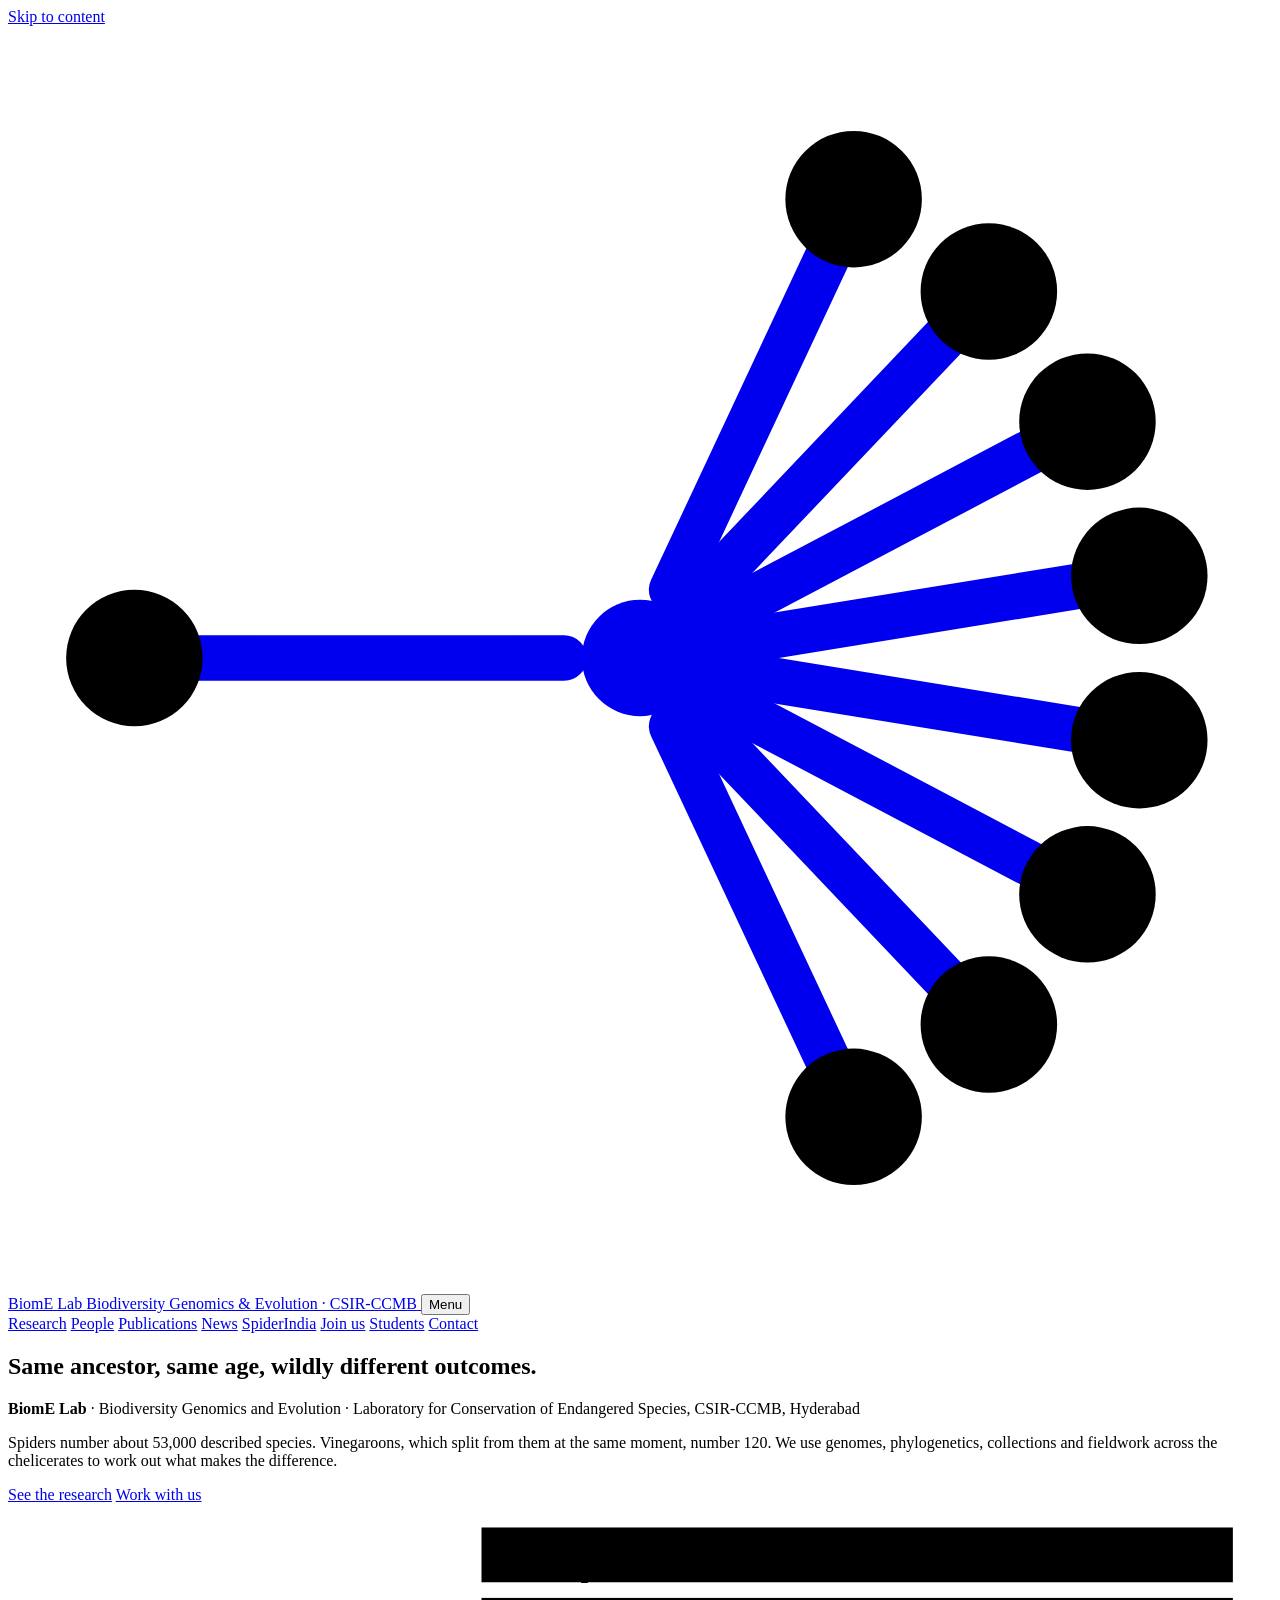
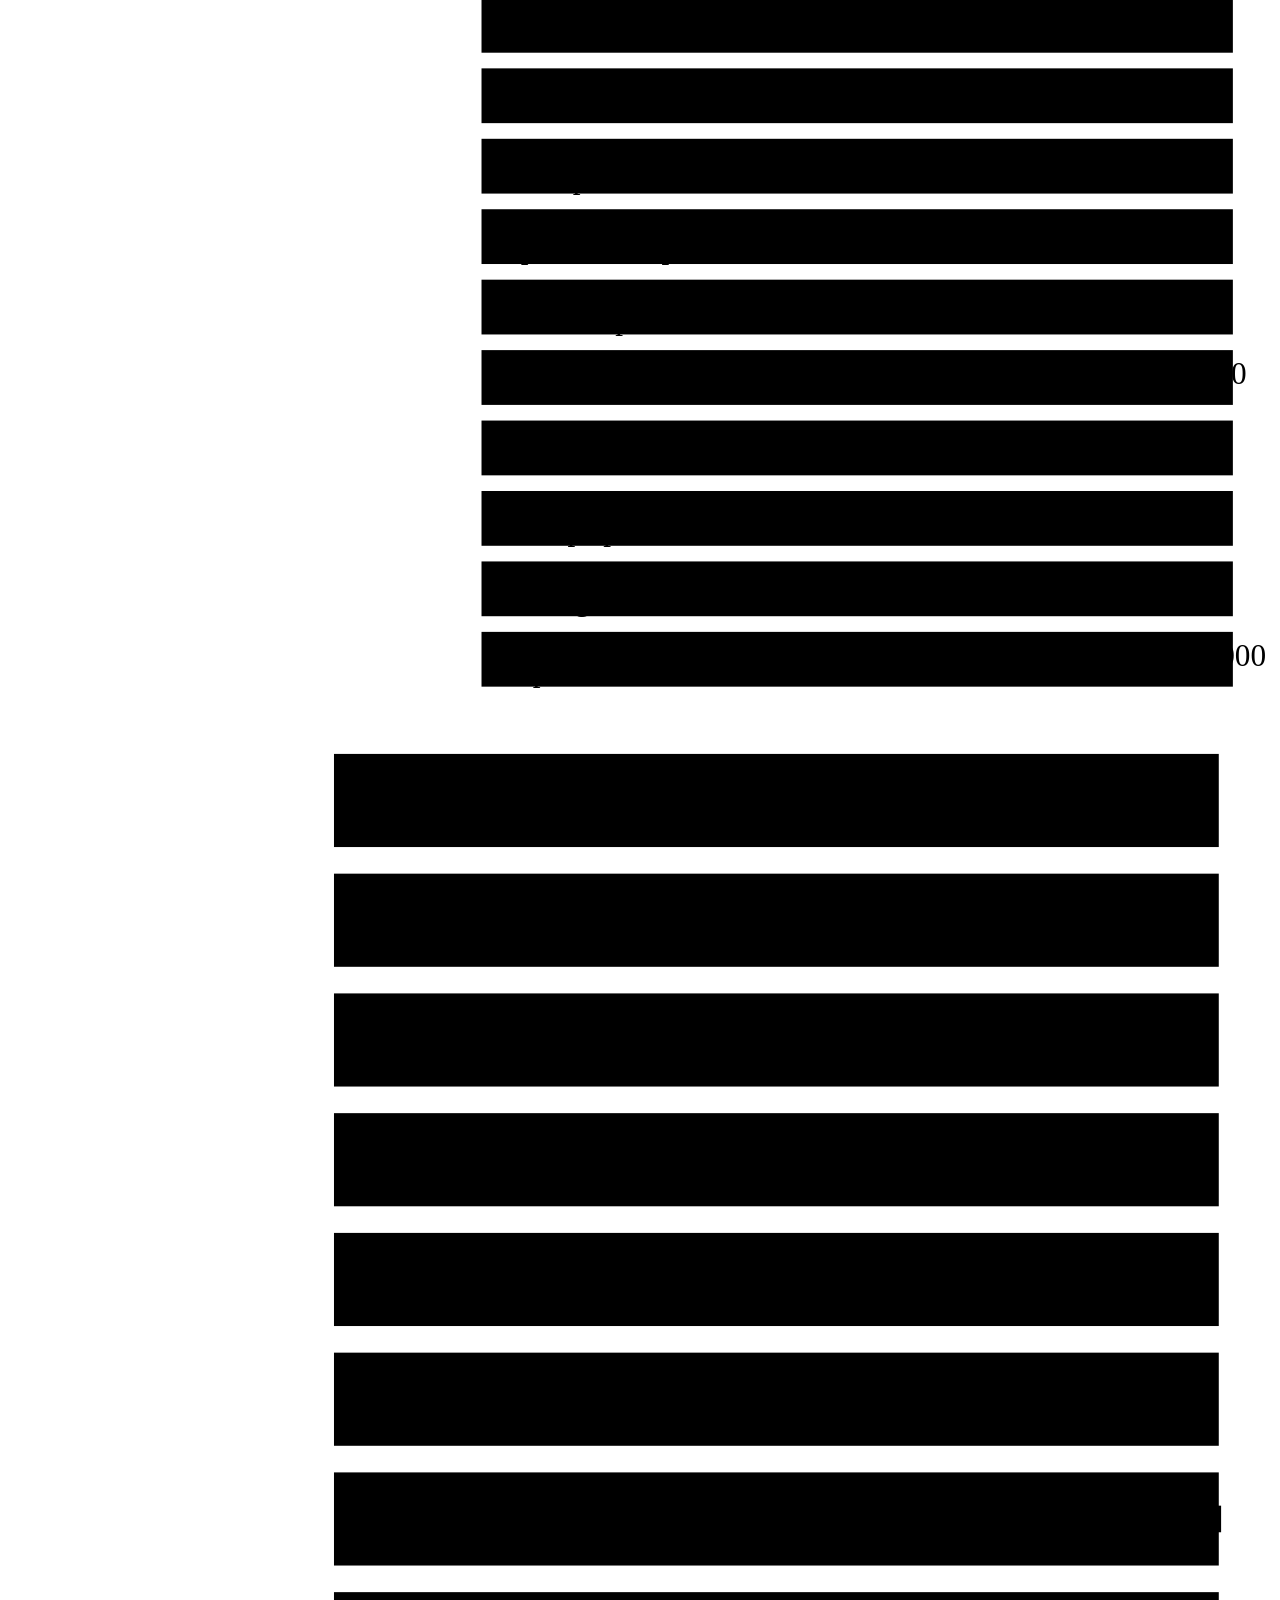
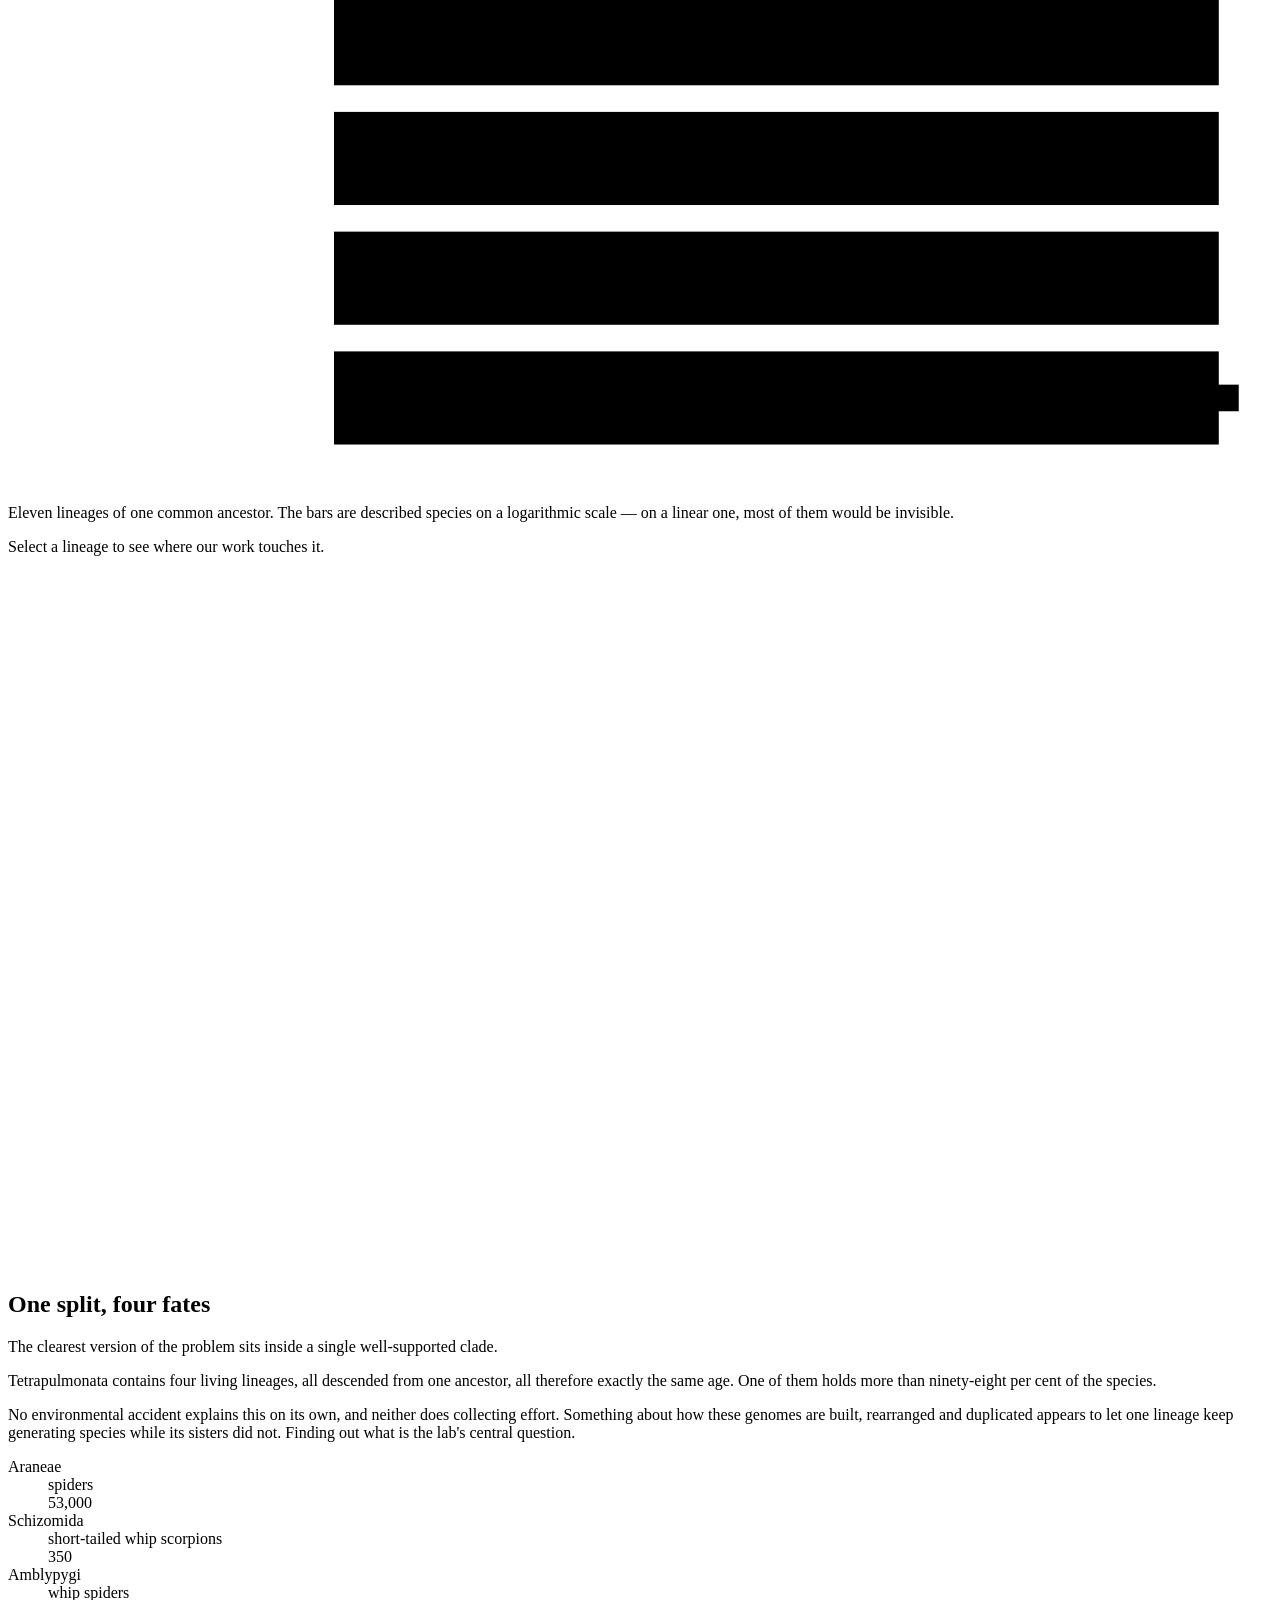
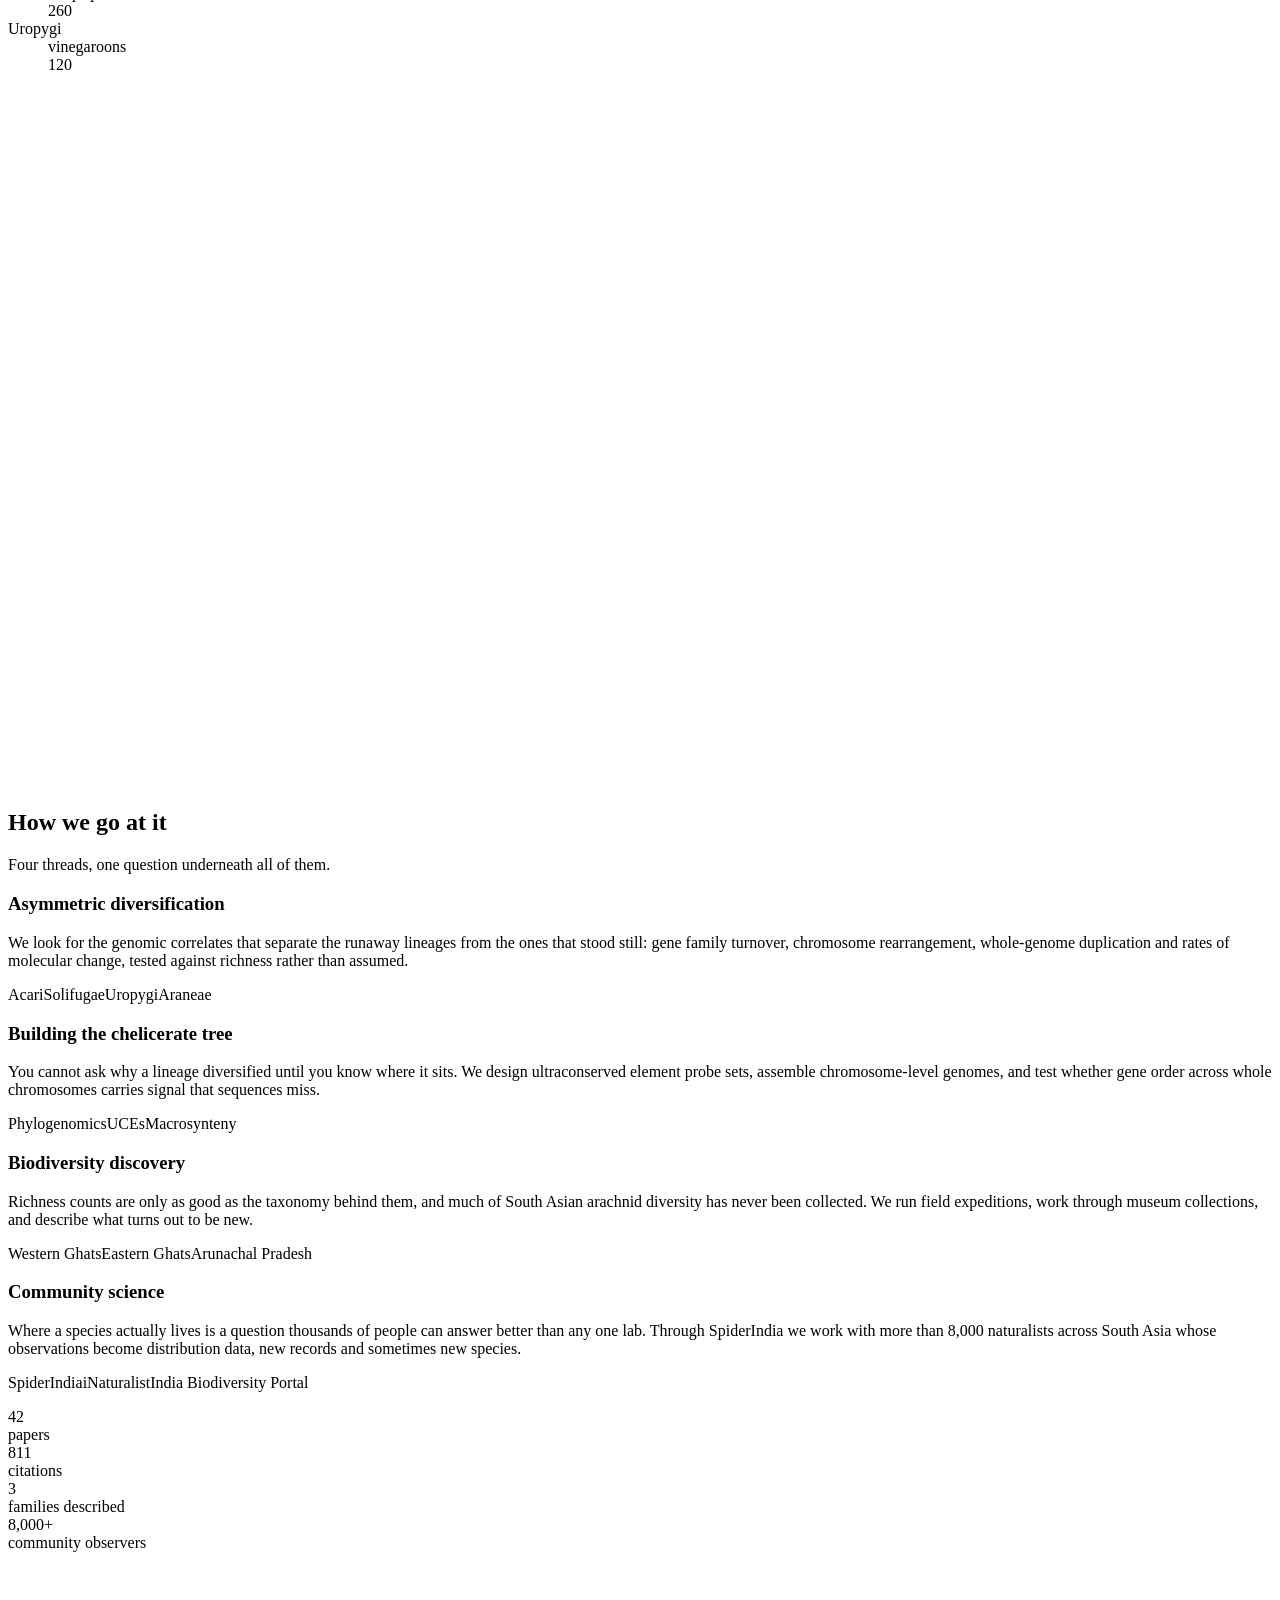
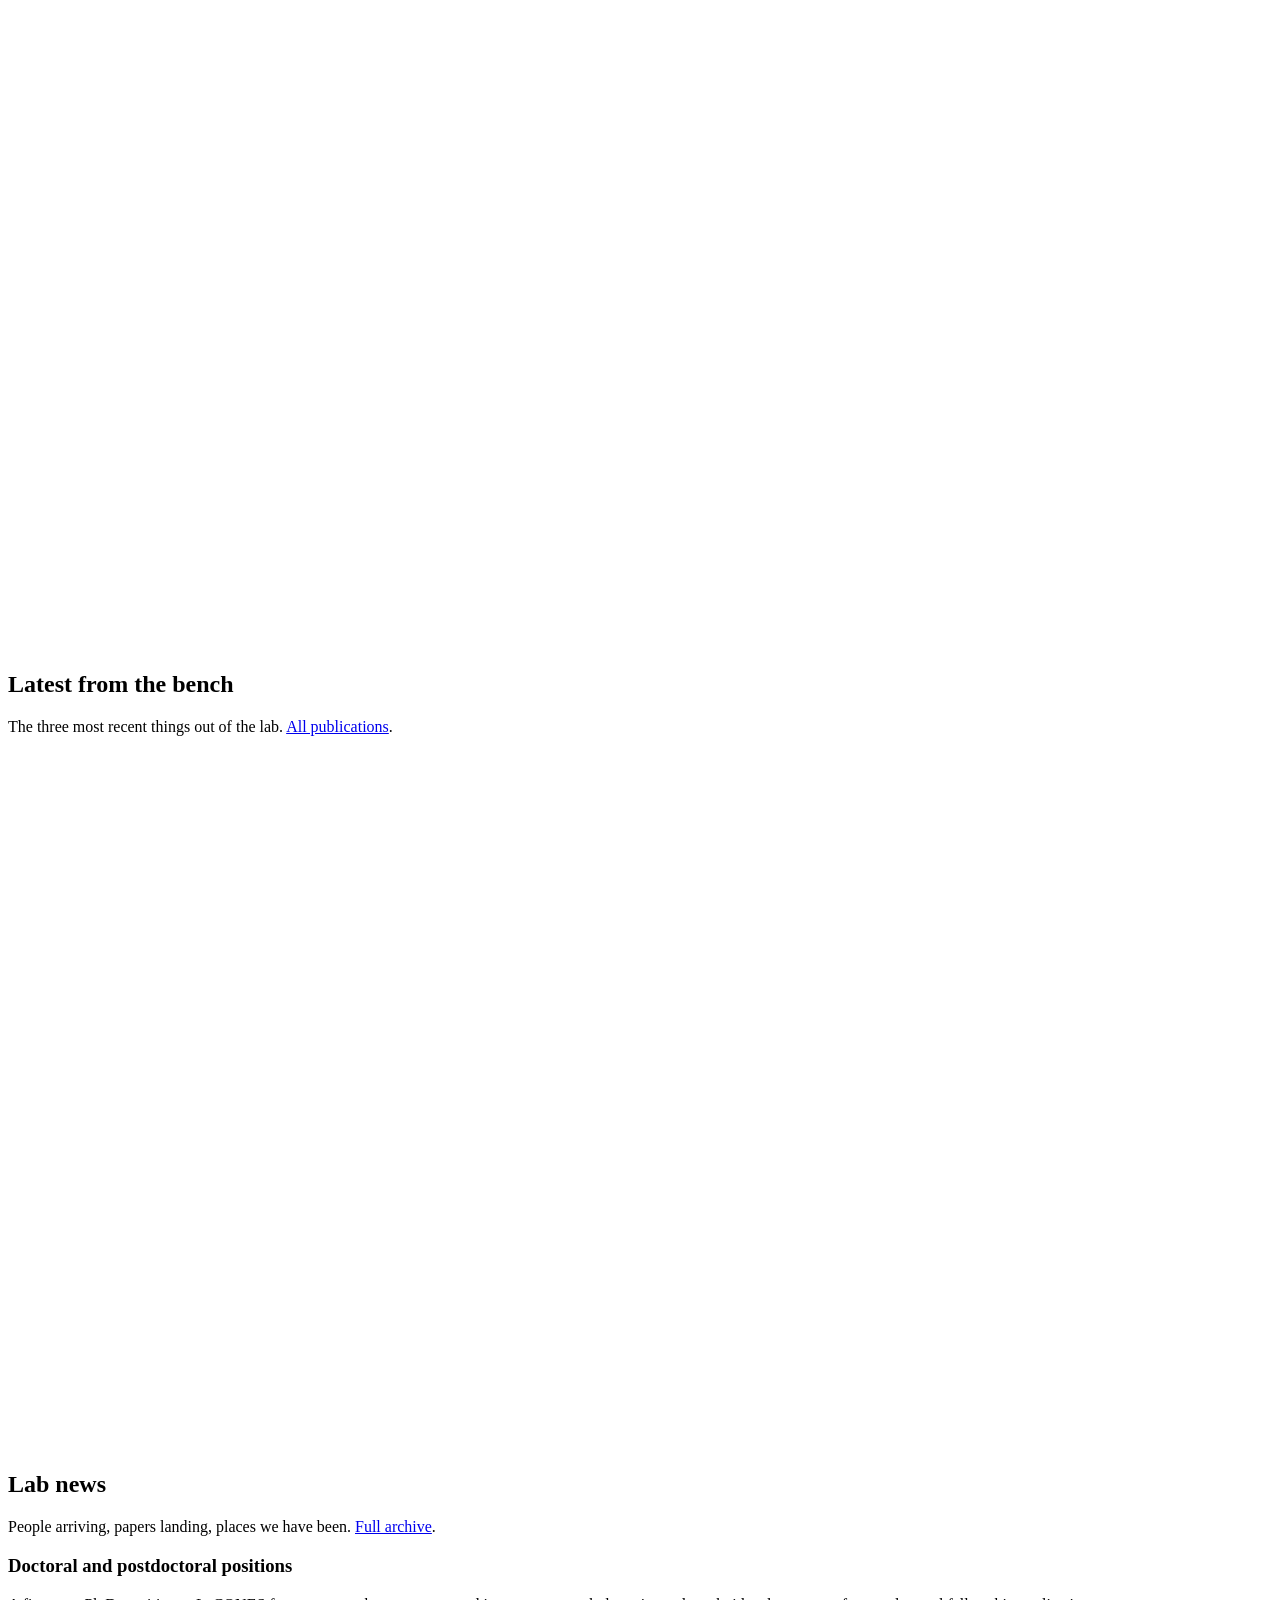
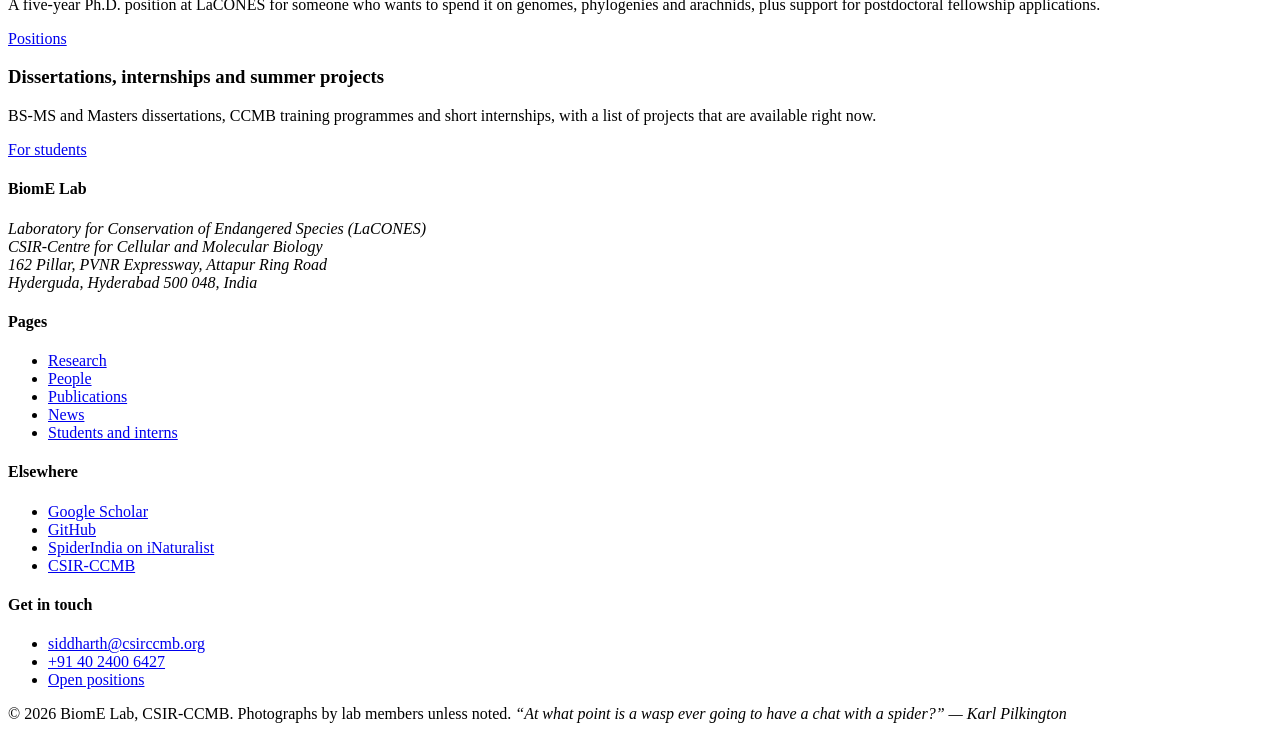
==== index.html @ d943ff82 "first upload" ====
<!doctype html>
<html lang="en">
<head>
<meta charset="utf-8">
<meta name="viewport" content="width=device-width, initial-scale=1">
<title>BiomE Lab &mdash; Biodiversity Genomics and Evolution, CSIR-CCMB</title>
<meta name="description" content="BiomE Lab at CSIR-CCMB Hyderabad asks why lineages of equal age end up so unequal in species richness, using chelicerate genomics, phylogenetics and community science.">
<link rel="canonical" href="https://sskspider.com/index.html">
<meta property="og:title" content="BiomE Lab &mdash; Biodiversity Genomics and Evolution, CSIR-CCMB">
<meta property="og:description" content="BiomE Lab at CSIR-CCMB Hyderabad asks why lineages of equal age end up so unequal in species richness, using chelicerate genomics, phylogenetics and community science.">
<meta property="og:type" content="website">
<meta property="og:url" content="https://sskspider.com/index.html">
<meta property="og:image" content="https://sskspider.com/assets/img/og-card.png">
<meta name="twitter:card" content="summary_large_image">
<link rel="icon" href="assets/img/favicon.svg" type="image/svg+xml">
<link rel="preconnect" href="https://fonts.googleapis.com">
<link rel="preconnect" href="https://fonts.gstatic.com" crossorigin>
<link href="https://fonts.googleapis.com/css2?family=Fraunces:opsz,wght@9..144,300..700&family=IBM+Plex+Sans:ital,wght@0,400;0,500;0,600;1,400&display=swap" rel="stylesheet">
<link rel="stylesheet" href="assets/css/style.css">
</head>
<body>
<a class="skip" href="#main">Skip to content</a>

<header class="site-header">
  <div class="shell header-inner">
    <a class="wordmark" href="index.html">
      <svg viewBox="0 0 100 100" class="mark" aria-hidden="true" focusable="false">
  <g fill="none" stroke="currentColor" stroke-width="3.6" stroke-linecap="round">
    <path d="M44 50 H11"/>
    <path d="M52.5 44.6 L66.5 14.7"/>
    <path d="M54.1 45.7 L76.9 21.7"/>
    <path d="M55.3 47.2 L84.5 31.8"/>
    <path d="M55.9 49.0 L88.5 43.7"/>
    <path d="M55.9 51.0 L88.5 56.3"/>
    <path d="M55.3 52.8 L84.5 68.2"/>
    <path d="M54.1 54.3 L76.9 78.3"/>
    <path d="M52.5 55.4 L66.5 85.3"/>
  </g>
  <circle cx="50" cy="50" r="4.6" fill="currentColor"/>
  <circle class="mark-lone" cx="10" cy="50" r="5.4"/>
  <circle class="mark-tip" cx="66.9" cy="13.7" r="5.4"/>
  <circle class="mark-tip" cx="77.6" cy="21.0" r="5.4"/>
  <circle class="mark-tip" cx="85.4" cy="31.3" r="5.4"/>
  <circle class="mark-tip" cx="89.5" cy="43.5" r="5.4"/>
  <circle class="mark-tip" cx="89.5" cy="56.5" r="5.4"/>
  <circle class="mark-tip" cx="85.4" cy="68.7" r="5.4"/>
  <circle class="mark-tip" cx="77.6" cy="79.0" r="5.4"/>
  <circle class="mark-tip" cx="66.9" cy="86.3" r="5.4"/>
</svg>
      <span class="wordmark-text">
        <span class="wordmark-name">BiomE Lab</span>
        <span class="wordmark-sub">Biodiversity Genomics &amp; Evolution &middot; CSIR-CCMB</span>
      </span>
    </a>
    <button class="nav-toggle" type="button" aria-expanded="false" aria-controls="primary-nav">Menu</button>
    <nav class="nav" id="primary-nav" aria-label="Primary">
      <a href="research.html">Research</a>
      <a href="people.html">People</a>
      <a href="publications.html">Publications</a>
      <a href="news.html">News</a>
      <a href="spiderindia.html">SpiderIndia</a>
      <a href="join.html">Join us</a>
      <a href="students.html">Students</a>
      <a href="contact.html">Contact</a>
    </nav>
  </div>
</header>

<main id="main">

<section class="hero">
  <div class="shell hero-grid">
    <div>
      <h1>Same ancestor, same age, wildly different outcomes.</h1>
      <p class="hero-place"><strong>BiomE Lab</strong> &middot; Biodiversity Genomics and Evolution &middot;
        Laboratory for Conservation of Endangered Species, CSIR-CCMB, Hyderabad</p>
      <p class="lede">Spiders number about 53,000 described species. Vinegaroons, which split from
        them at the same moment, number 120. We use genomes, phylogenetics, collections and fieldwork
        across the chelicerates to work out what makes the difference.</p>
      <div class="btn-row">
        <a class="btn btn-solid" href="research.html">See the research</a>
        <a class="btn" href="students.html">Work with us</a>
      </div>
    </div>
    <div class="tree-panel">
      <div class="tree">
      <svg class="tree-svg tree-full" viewBox="0 0 646 412" role="img" aria-labelledby="tt-full td-full">
      <title id="tt-full">Described species richness across the chelicerates</title>
      <desc id="td-full">A branching diagram of eleven chelicerate lineages, each with a bar showing approximate described species richness on a logarithmic scale. Horseshoe crabs have four living species; spiders have about fifty-three thousand. Several relationships among the arachnid orders are drawn unresolved.</desc>
      <path class="branch-line" d="M4.5 85.6 H15.2 M15.2 26 V145.25 M15.2 26 H250 M15.2 145.25 H53.0"/>
      <path class="branch-line" d="M53.0 62 V228.5 M53.0 62 H250 M53.0 228.5 H90.9"/>
      <path class="branch-line" d="M90.9 98 V359 M90.9 98 H250 M90.9 134 H250 M90.9 170 H250 M90.9 206 H250 M90.9 260 H159.1 M90.9 359 H140.2"/>
      <path class="branch-line" d="M159.1 242 V278 M159.1 242 H250 M159.1 278 H250"/>
      <path class="branch-line" d="M140.2 332 V386 M140.2 386 H250 M140.2 332 H189.4"/>
      <path class="branch-line" d="M189.4 314 V350 M189.4 314 H250 M189.4 350 H250"/>
      <g class="tip-group" tabindex="0" role="button" data-name="Pycnogonida" data-count="1,300" data-note="We helped assemble the genome that revealed a shared Hox cluster motif in arthropods with a reduced rear body."><rect class="tip-hit" x="242" y="12" width="384" height="28"/><circle class="tip-dot" cx="250" cy="26" r="3.4"/><text class="tip-label" x="262" y="25">Pycnogonida</text><text class="tip-common" x="262" y="37">sea spiders</text><rect class="tip-bar" x="392" y="22" width="127.2" height="8"/><text class="tip-count" x="526.2" y="29.5">1,300</text></g>
      <g class="tip-group" tabindex="0" role="button" data-name="Xiphosura" data-count="4" data-note="Four living species, and a lineage older than most of this tree. Their gene trees conflict with the species tree in a way that points to ancient hybridisation."><rect class="tip-hit" x="242" y="48" width="384" height="28"/><circle class="tip-dot" cx="250" cy="62" r="3.4"/><text class="tip-label" x="262" y="61">Xiphosura</text><text class="tip-common" x="262" y="73">horseshoe crabs</text><rect class="tip-bar" x="392" y="58" width="13.6" height="8"/><text class="tip-count" x="412.6" y="65.5">4</text></g>
      <g class="tip-group" tabindex="0" role="button" data-name="Opiliones" data-count="6,700" data-note="Diverse, ancient, and still moving around the tree depending on which data you use."><rect class="tip-hit" x="242" y="84" width="384" height="28"/><circle class="tip-dot" cx="250" cy="98" r="3.4"/><text class="tip-label" x="262" y="97">Opiliones</text><text class="tip-common" x="262" y="109">harvestmen</text><rect class="tip-bar" x="392" y="94" width="159.4" height="8"/><text class="tip-count" x="558.4" y="101.5">6,700</text></g>
      <g class="tip-group" tabindex="0" role="button" data-name="Scorpiones" data-count="2,900" data-note="They carry a whole-genome duplication that they share with spiders and vinegaroons."><rect class="tip-hit" x="242" y="120" width="384" height="28"/><circle class="tip-dot" cx="250" cy="134" r="3.4"/><text class="tip-label" x="262" y="133">Scorpiones</text><text class="tip-common" x="262" y="145">scorpions</text><rect class="tip-bar" x="392" y="130" width="142.9" height="8"/><text class="tip-count" x="541.9" y="137.5">2,900</text></g>
      <g class="tip-group" tabindex="0" role="button" data-name="Pseudoscorpiones" data-count="4,000" data-note="Thirty times more species than a vinegaroon, on a branch of much the same age, and stubbornly hard to place."><rect class="tip-hit" x="242" y="156" width="384" height="28"/><circle class="tip-dot" cx="250" cy="170" r="3.4"/><text class="tip-label" x="262" y="169">Pseudoscorpiones</text><text class="tip-common" x="262" y="181">pseudoscorpions</text><rect class="tip-bar" x="392" y="166" width="149.3" height="8"/><text class="tip-count" x="548.3" y="173.5">4,000</text></g>
      <g class="tip-group" tabindex="0" role="button" data-name="Solifugae" data-count="1,200" data-note="We published their first global phylogeny and named three new families in the process."><rect class="tip-hit" x="242" y="192" width="384" height="28"/><circle class="tip-dot" cx="250" cy="206" r="3.4"/><text class="tip-label" x="262" y="205">Solifugae</text><text class="tip-common" x="262" y="217">camel spiders</text><rect class="tip-bar" x="392" y="202" width="125.6" height="8"/><text class="tip-count" x="524.6" y="209.5">1,200</text></g>
      <g class="tip-group" tabindex="0" role="button" data-name="Acariformes" data-count="32,000" data-note="One of the two great acarine radiations, and the one with the most eroded genomes we have looked at."><rect class="tip-hit" x="242" y="228" width="384" height="28"/><circle class="tip-dot" cx="250" cy="242" r="3.4"/><text class="tip-label" x="262" y="241">Acariformes</text><text class="tip-common" x="262" y="253">mites</text><rect class="tip-bar" x="392" y="238" width="190.1" height="8"/><text class="tip-count" x="589.1" y="245.5">32,000</text></g>
      <g class="tip-group" tabindex="0" role="button" data-name="Parasitiformes" data-count="12,500" data-note="Our first paper from Hyderabad settled how the major acarine lineages fit together."><rect class="tip-hit" x="242" y="264" width="384" height="28"/><circle class="tip-dot" cx="250" cy="278" r="3.4"/><text class="tip-label" x="262" y="277">Parasitiformes</text><text class="tip-common" x="262" y="289">ticks and mites</text><rect class="tip-bar" x="392" y="274" width="171.6" height="8"/><text class="tip-count" x="570.6" y="281.5">12,500</text></g>
      <g class="tip-group" tabindex="0" role="button" data-name="Amblypygi" data-count="260" data-note="Rediscovering one relict lineage unlocked the first global phylogeny of the order."><rect class="tip-hit" x="242" y="300" width="384" height="28"/><circle class="tip-dot" cx="250" cy="314" r="3.4"/><text class="tip-label" x="262" y="313">Amblypygi</text><text class="tip-common" x="262" y="325">whip spiders</text><rect class="tip-bar" x="392" y="310" width="95.6" height="8"/><text class="tip-count" x="494.6" y="317.5">260</text></g>
      <g class="tip-group" tabindex="0" role="button" data-name="Uropygi" data-count="120" data-note="A hundred-odd species, and exactly the same age as the spiders. We assembled the first chromosome-level genome for the order."><rect class="tip-hit" x="242" y="336" width="384" height="28"/><circle class="tip-dot" cx="250" cy="350" r="3.4"/><text class="tip-label" x="262" y="349">Uropygi</text><text class="tip-common" x="262" y="361">vinegaroons</text><rect class="tip-bar" x="392" y="346" width="80.4" height="8"/><text class="tip-count" x="479.4" y="353.5">120</text></g>
      <g class="tip-group" tabindex="0" role="button" data-name="Araneae" data-count="53,000" data-note="About 53,000 described species, and the thread that runs through everything the lab does."><rect class="tip-hit" x="242" y="372" width="384" height="28"/><circle class="tip-dot" cx="250" cy="386" r="3.4"/><text class="tip-label" x="262" y="385">Araneae</text><text class="tip-common" x="262" y="397">spiders</text><rect class="tip-bar" x="392" y="382" width="200.0" height="8"/><text class="tip-count" x="599.0" y="389.5">53,000</text></g>
      </svg>
      <svg class="tree-svg tree-compact" viewBox="0 0 380 412" role="img" aria-labelledby="tt-compact td-compact">
      <title id="tt-compact">Described species richness across the chelicerates</title>
      <desc id="td-compact">A branching diagram of eleven chelicerate lineages, each with a bar showing approximate described species richness on a logarithmic scale. Horseshoe crabs have four living species; spiders have about fifty-three thousand. Several relationships among the arachnid orders are drawn unresolved.</desc>
      <path class="branch-line" d="M1.9 85.6 H6.4 M6.4 26 V145.25 M6.4 26 H106 M6.4 145.25 H22.5"/>
      <path class="branch-line" d="M22.5 62 V228.5 M22.5 62 H106 M22.5 228.5 H38.5"/>
      <path class="branch-line" d="M38.5 98 V359 M38.5 98 H106 M38.5 134 H106 M38.5 170 H106 M38.5 206 H106 M38.5 260 H67.5 M38.5 359 H59.4"/>
      <path class="branch-line" d="M67.5 242 V278 M67.5 242 H106 M67.5 278 H106"/>
      <path class="branch-line" d="M59.4 332 V386 M59.4 386 H106 M59.4 332 H80.3"/>
      <path class="branch-line" d="M80.3 314 V350 M80.3 314 H106 M80.3 350 H106"/>
      <g class="tip-group" tabindex="0" role="button" data-name="Pycnogonida" data-count="1,300" data-note="We helped assemble the genome that revealed a shared Hox cluster motif in arthropods with a reduced rear body."><rect class="tip-hit" x="98" y="12" width="266" height="28"/><circle class="tip-dot" cx="106" cy="26" r="3.4"/><text class="tip-label" x="116" y="30">Pycnogonida</text><rect class="tip-bar" x="264" y="22" width="67.4" height="8"/></g>
      <g class="tip-group" tabindex="0" role="button" data-name="Xiphosura" data-count="4" data-note="Four living species, and a lineage older than most of this tree. Their gene trees conflict with the species tree in a way that points to ancient hybridisation."><rect class="tip-hit" x="98" y="48" width="266" height="28"/><circle class="tip-dot" cx="106" cy="62" r="3.4"/><text class="tip-label" x="116" y="66">Xiphosura</text><rect class="tip-bar" x="264" y="58" width="7.2" height="8"/></g>
      <g class="tip-group" tabindex="0" role="button" data-name="Opiliones" data-count="6,700" data-note="Diverse, ancient, and still moving around the tree depending on which data you use."><rect class="tip-hit" x="98" y="84" width="266" height="28"/><circle class="tip-dot" cx="106" cy="98" r="3.4"/><text class="tip-label" x="116" y="102">Opiliones</text><rect class="tip-bar" x="264" y="94" width="84.5" height="8"/></g>
      <g class="tip-group" tabindex="0" role="button" data-name="Scorpiones" data-count="2,900" data-note="They carry a whole-genome duplication that they share with spiders and vinegaroons."><rect class="tip-hit" x="98" y="120" width="266" height="28"/><circle class="tip-dot" cx="106" cy="134" r="3.4"/><text class="tip-label" x="116" y="138">Scorpiones</text><rect class="tip-bar" x="264" y="130" width="75.8" height="8"/></g>
      <g class="tip-group" tabindex="0" role="button" data-name="Pseudoscorpiones" data-count="4,000" data-note="Thirty times more species than a vinegaroon, on a branch of much the same age, and stubbornly hard to place."><rect class="tip-hit" x="98" y="156" width="266" height="28"/><circle class="tip-dot" cx="106" cy="170" r="3.4"/><text class="tip-label" x="116" y="174">Pseudoscorpiones</text><rect class="tip-bar" x="264" y="166" width="79.1" height="8"/></g>
      <g class="tip-group" tabindex="0" role="button" data-name="Solifugae" data-count="1,200" data-note="We published their first global phylogeny and named three new families in the process."><rect class="tip-hit" x="98" y="192" width="266" height="28"/><circle class="tip-dot" cx="106" cy="206" r="3.4"/><text class="tip-label" x="116" y="210">Solifugae</text><rect class="tip-bar" x="264" y="202" width="66.6" height="8"/></g>
      <g class="tip-group" tabindex="0" role="button" data-name="Acariformes" data-count="32,000" data-note="One of the two great acarine radiations, and the one with the most eroded genomes we have looked at."><rect class="tip-hit" x="98" y="228" width="266" height="28"/><circle class="tip-dot" cx="106" cy="242" r="3.4"/><text class="tip-label" x="116" y="246">Acariformes</text><rect class="tip-bar" x="264" y="238" width="100.7" height="8"/></g>
      <g class="tip-group" tabindex="0" role="button" data-name="Parasitiformes" data-count="12,500" data-note="Our first paper from Hyderabad settled how the major acarine lineages fit together."><rect class="tip-hit" x="98" y="264" width="266" height="28"/><circle class="tip-dot" cx="106" cy="278" r="3.4"/><text class="tip-label" x="116" y="282">Parasitiformes</text><rect class="tip-bar" x="264" y="274" width="91.0" height="8"/></g>
      <g class="tip-group" tabindex="0" role="button" data-name="Amblypygi" data-count="260" data-note="Rediscovering one relict lineage unlocked the first global phylogeny of the order."><rect class="tip-hit" x="98" y="300" width="266" height="28"/><circle class="tip-dot" cx="106" cy="314" r="3.4"/><text class="tip-label" x="116" y="318">Amblypygi</text><rect class="tip-bar" x="264" y="310" width="50.7" height="8"/></g>
      <g class="tip-group" tabindex="0" role="button" data-name="Uropygi" data-count="120" data-note="A hundred-odd species, and exactly the same age as the spiders. We assembled the first chromosome-level genome for the order."><rect class="tip-hit" x="98" y="336" width="266" height="28"/><circle class="tip-dot" cx="106" cy="350" r="3.4"/><text class="tip-label" x="116" y="354">Uropygi</text><rect class="tip-bar" x="264" y="346" width="42.6" height="8"/></g>
      <g class="tip-group" tabindex="0" role="button" data-name="Araneae" data-count="53,000" data-note="About 53,000 described species, and the thread that runs through everything the lab does."><rect class="tip-hit" x="98" y="372" width="266" height="28"/><circle class="tip-dot" cx="106" cy="386" r="3.4"/><text class="tip-label" x="116" y="390">Araneae</text><rect class="tip-bar" x="264" y="382" width="106.0" height="8"/></g>
      </svg>
      </div>
      <p class="tree-note">Eleven lineages of one common ancestor. The bars are described species on
        a logarithmic scale &mdash; on a linear one, most of them would be invisible.</p>
      <p class="tree-caption">Select a lineage to see where our work touches it.</p>
    </div>
  </div>
</section>

<section class="section">
  <div class="shell">
    <div class="section-head">
      <svg class="branch" viewBox="0 0 40 22" aria-hidden="true"><path d="M0 10 H10 M10 4 V13.5 M10 4 H26 M10 13.5 H18 M18 8 V19 M18 8 H36 M18 13.5 H36 M18 19 H36"/></svg>
      <h2>One split, four fates</h2>
      <p>The clearest version of the problem sits inside a single well-supported clade.</p>
    </div>
    <div class="split-grid">
      <div>
        <p>Tetrapulmonata contains four living lineages, all descended from one ancestor, all
          therefore exactly the same age. One of them holds more than ninety-eight per cent of the
          species.</p>
        <p>No environmental accident explains this on its own, and neither does collecting effort.
          Something about how these genomes are built, rearranged and duplicated appears to let one
          lineage keep generating species while its sisters did not. Finding out what is the lab's
          central question.</p>
      </div>
      <div class="split-figure">
        <div class="ratio-bar" role="img"
             aria-label="Of about 53,730 described tetrapulmonate species, 98.6 per cent are spiders, 0.7 per cent Schizomida, 0.5 per cent Amblypygi and 0.2 per cent Uropygi.">
          <span class="ratio-seg ratio-rich" style="width:98.6%"></span>
          <span class="ratio-seg ratio-a" style="width:0.65%"></span>
          <span class="ratio-seg ratio-b" style="width:0.48%"></span>
          <span class="ratio-seg ratio-c" style="width:0.22%"></span>
        </div>
        <dl class="ratio-key">
          <div><dt><span class="sw sw-rich"></span>Araneae</dt><dd>spiders</dd><dd class="n">53,000</dd></div>
          <div><dt><span class="sw sw-a"></span>Schizomida</dt><dd>short-tailed whip scorpions</dd><dd class="n">350</dd></div>
          <div><dt><span class="sw sw-b"></span>Amblypygi</dt><dd>whip spiders</dd><dd class="n">260</dd></div>
          <div><dt><span class="sw sw-c"></span>Uropygi</dt><dd>vinegaroons</dd><dd class="n">120</dd></div>
        </dl>
      </div>
    </div>
  </div>
</section>

<section class="section">
  <div class="shell">
    <div class="section-head">
      <svg class="branch" viewBox="0 0 40 22" aria-hidden="true"><path d="M0 10 H10 M10 4 V13.5 M10 4 H26 M10 13.5 H18 M18 8 V19 M18 8 H36 M18 13.5 H36 M18 19 H36"/></svg>
      <h2>How we go at it</h2>
      <p>Four threads, one question underneath all of them.</p>
    </div>
    <div class="grid grid-2">
      <article class="theme">
        <h3>Asymmetric diversification</h3>
        <p>We look for the genomic correlates that separate the runaway lineages from the ones that
          stood still: gene family turnover, chromosome rearrangement, whole-genome duplication and
          rates of molecular change, tested against richness rather than assumed.</p>
        <p class="taxa"><span>Acari</span><span>Solifugae</span><span>Uropygi</span><span>Araneae</span></p>
      </article>
      <article class="theme">
        <h3>Building the chelicerate tree</h3>
        <p>You cannot ask why a lineage diversified until you know where it sits. We design
          ultraconserved element probe sets, assemble chromosome-level genomes, and test whether gene
          order across whole chromosomes carries signal that sequences miss.</p>
        <p class="taxa"><span>Phylogenomics</span><span>UCEs</span><span>Macrosynteny</span></p>
      </article>
      <article class="theme">
        <h3>Biodiversity discovery</h3>
        <p>Richness counts are only as good as the taxonomy behind them, and much of South Asian
          arachnid diversity has never been collected. We run field expeditions, work through museum
          collections, and describe what turns out to be new.</p>
        <p class="taxa"><span>Western Ghats</span><span>Eastern Ghats</span><span>Arunachal Pradesh</span></p>
      </article>
      <article class="theme">
        <h3>Community science</h3>
        <p>Where a species actually lives is a question thousands of people can answer better than
          any one lab. Through SpiderIndia we work with more than 8,000 naturalists across South Asia
          whose observations become distribution data, new records and sometimes new species.</p>
        <p class="taxa"><span>SpiderIndia</span><span>iNaturalist</span><span>India Biodiversity Portal</span></p>
      </article>
    </div>
    <div class="stats">
      <div><div class="stat-n">42</div><div class="stat-l">papers</div></div>
      <div><div class="stat-n">811</div><div class="stat-l">citations</div></div>
      <div><div class="stat-n">3</div><div class="stat-l">families described</div></div>
      <div><div class="stat-n">8,000+</div><div class="stat-l">community observers</div></div>
    </div>
  </div>
</section>

<section class="section">
  <div class="shell">
    <div class="section-head">
      <svg class="branch" viewBox="0 0 40 22" aria-hidden="true"><path d="M0 10 H10 M10 4 V13.5 M10 4 H26 M10 13.5 H18 M18 8 V19 M18 8 H36 M18 13.5 H36 M18 19 H36"/></svg>
      <h2>Latest from the bench</h2>
      <p>The three most recent things out of the lab. <a href="publications.html">All publications</a>.</p>
    </div>
    <div class="grid grid-3" data-highlights></div>
  </div>
</section>

<section class="section">
  <div class="shell">
    <div class="section-head">
      <svg class="branch" viewBox="0 0 40 22" aria-hidden="true"><path d="M0 10 H10 M10 4 V13.5 M10 4 H26 M10 13.5 H18 M18 8 V19 M18 8 H36 M18 13.5 H36 M18 19 H36"/></svg>
      <h2>Lab news</h2>
      <p>People arriving, papers landing, places we have been. <a href="news.html">Full archive</a>.</p>
    </div>
    <ul class="timeline" style="list-style:none" data-news="6"></ul>
  </div>
</section>

<section class="section">
  <div class="shell">
    <div class="grid grid-2">
      <div class="callout">
        <h3>Doctoral and postdoctoral positions</h3>
        <p>A five-year Ph.D. position at LaCONES for someone who wants to spend it on genomes,
          phylogenies and arachnids, plus support for postdoctoral fellowship applications.</p>
        <p><a class="btn btn-solid" href="join.html">Positions</a></p>
      </div>
      <div class="callout warn">
        <h3>Dissertations, internships and summer projects</h3>
        <p>BS-MS and Masters dissertations, CCMB training programmes and short internships, with a
          list of projects that are available right now.</p>
        <p><a class="btn btn-solid" href="students.html">For students</a></p>
      </div>
    </div>
  </div>
</section>
</main>

<footer class="site-footer">
  <div class="shell">
    <div class="footer-grid">
      <div>
        <h4>BiomE Lab</h4>
        <address>
          Laboratory for Conservation of Endangered Species (LaCONES)<br>
          CSIR-Centre for Cellular and Molecular Biology<br>
          162 Pillar, PVNR Expressway, Attapur Ring Road<br>
          Hyderguda, Hyderabad 500 048, India
        </address>
      </div>
      <div>
        <h4>Pages</h4>
        <ul>
          <li><a href="research.html">Research</a></li>
          <li><a href="people.html">People</a></li>
          <li><a href="publications.html">Publications</a></li>
          <li><a href="news.html">News</a></li>
          <li><a href="students.html">Students and interns</a></li>
        </ul>
      </div>
      <div>
        <h4>Elsewhere</h4>
        <ul>
          <li><a href="https://scholar.google.co.in/citations?user=xo9jTM0AAAAJ&amp;hl=en">Google Scholar</a></li>
          <li><a href="https://github.com/sskspider">GitHub</a></li>
          <li><a href="https://www.inaturalist.org/projects/spiderindia">SpiderIndia on iNaturalist</a></li>
          <li><a href="https://www.ccmb.res.in/">CSIR-CCMB</a></li>
        </ul>
      </div>
      <div>
        <h4>Get in touch</h4>
        <ul>
          <li><a href="mailto:siddharth@csirccmb.org">siddharth@csirccmb.org</a></li>
          <li><a href="tel:+914024006427">+91 40 2400 6427</a></li>
          <li><a href="join.html">Open positions</a></li>
        </ul>
      </div>
    </div>
    <div class="colophon">
      <span>&copy; <span id="year">2026</span> BiomE Lab, CSIR-CCMB. Photographs by lab members unless noted.</span>
      <em>&ldquo;At what point is a wasp ever going to have a chat with a spider?&rdquo; &mdash; Karl Pilkington</em>
    </div>
  </div>
</footer>

<script src="data/publications.js"></script>
<script src="data/people.js"></script>
<script src="data/projects.js"></script>
<script src="data/news.js"></script>
<script src="assets/js/site.js"></script>
</body>
</html>
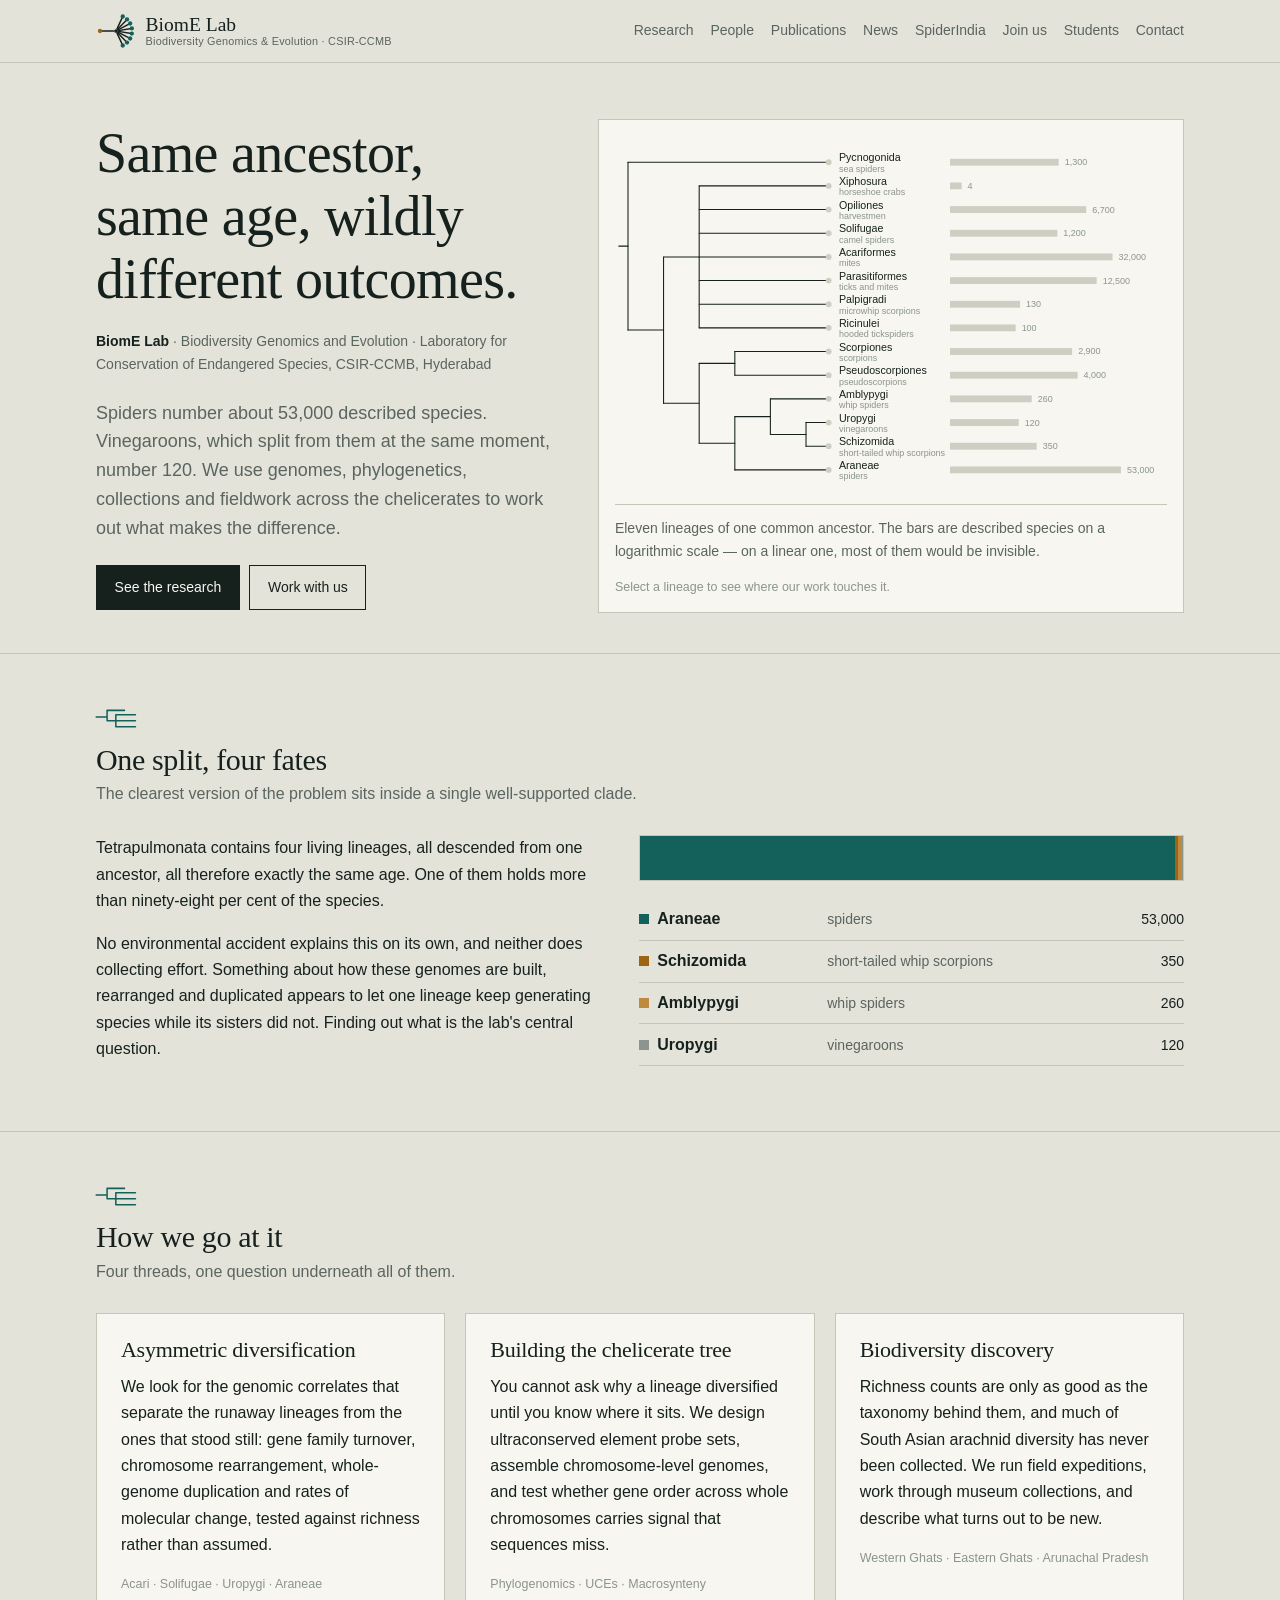
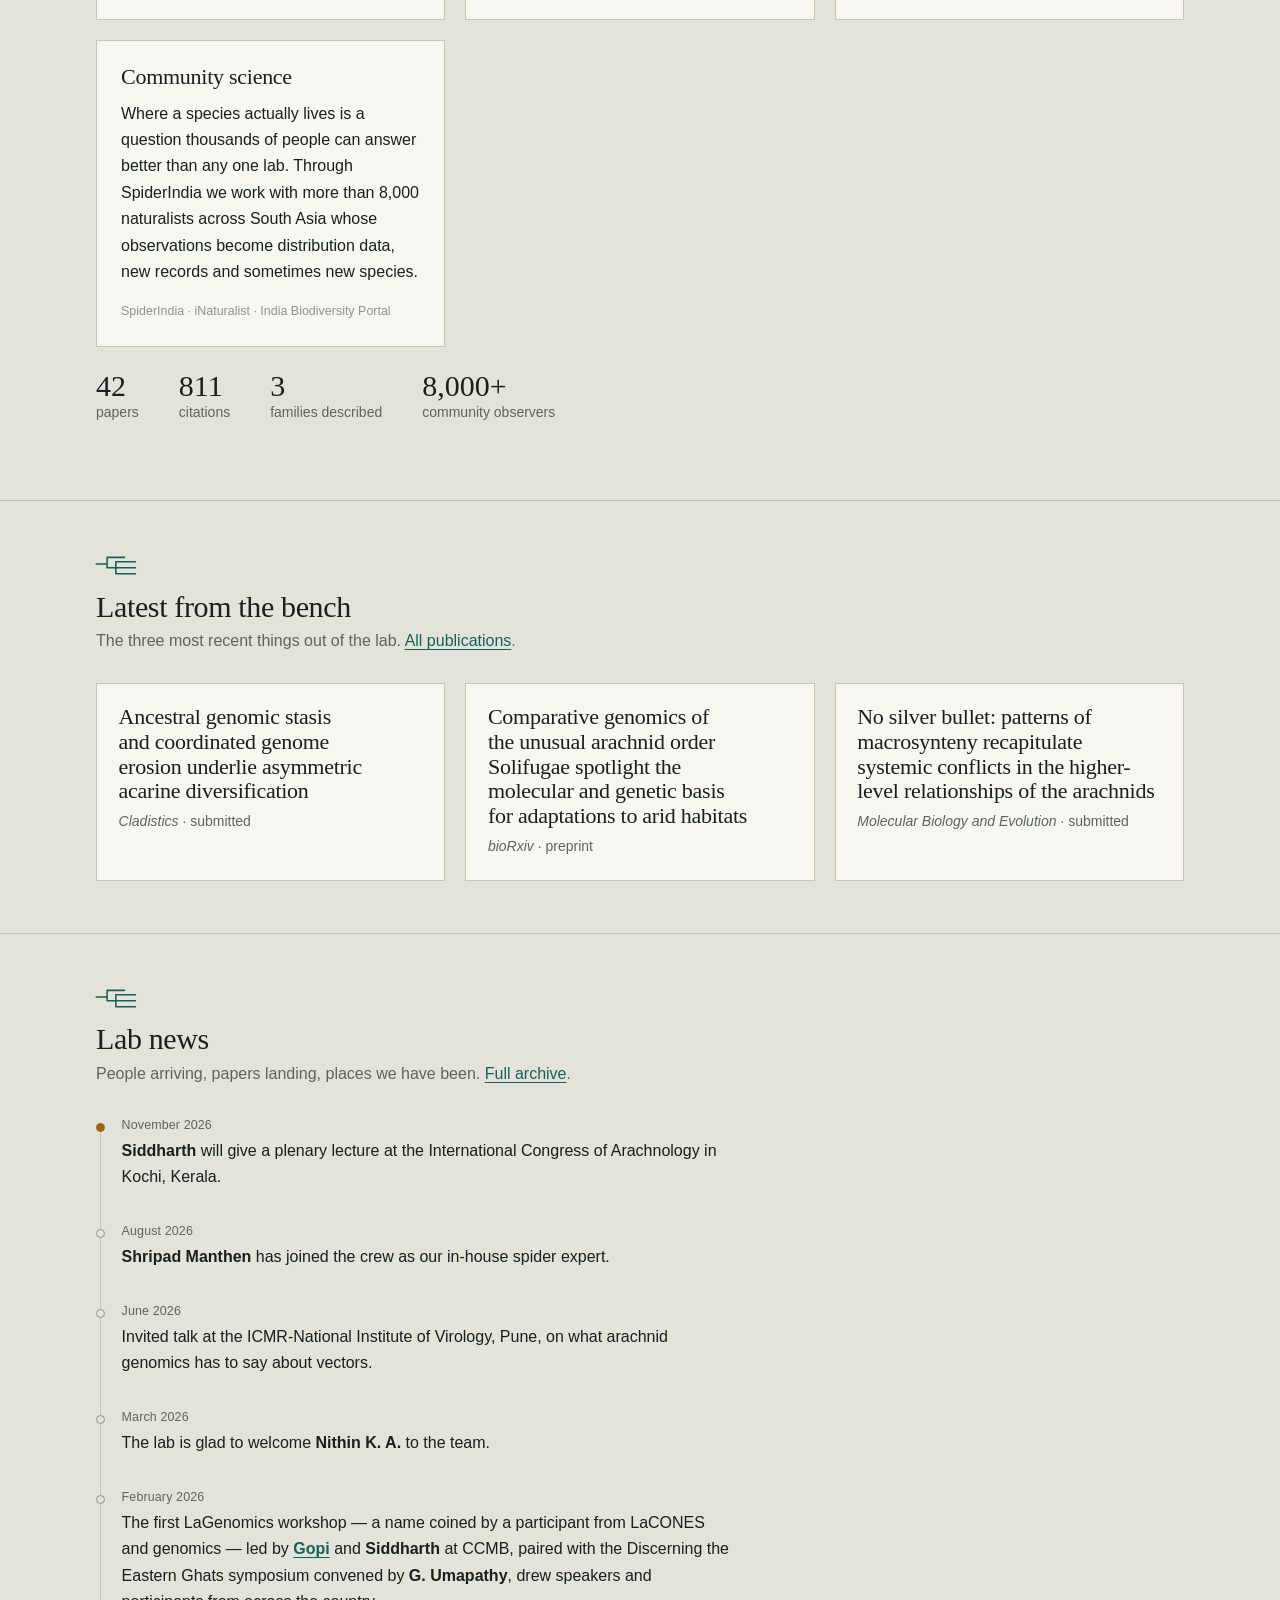
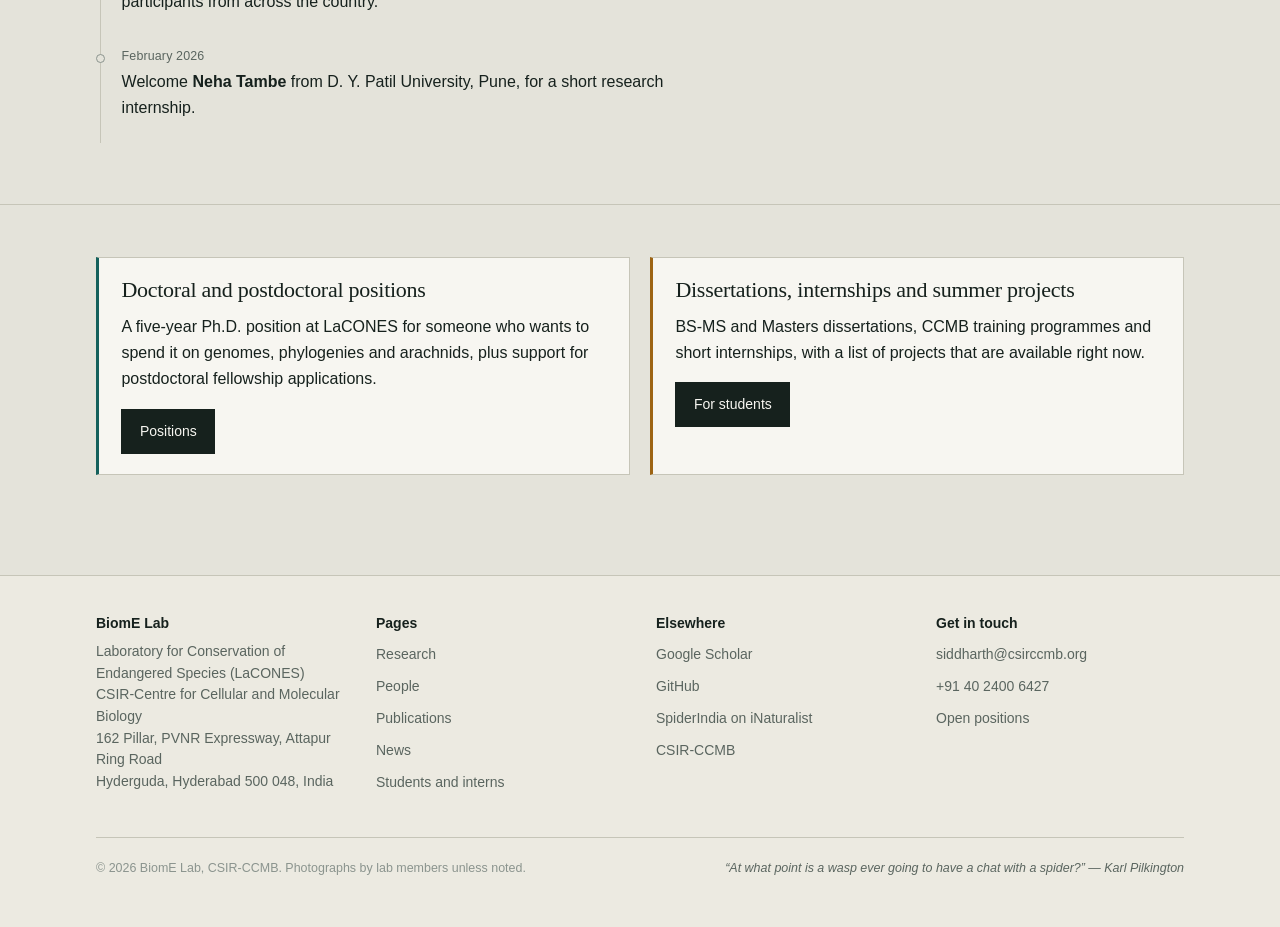
==== commit 36f60372: "Update print statement from 'Hello' to 'Goodbye'" ====
--- a/index.html
+++ b/index.html
@@ -86,45 +86,99 @@
       <div class="tree">
       <svg class="tree-svg tree-full" viewBox="0 0 646 412" role="img" aria-labelledby="tt-full td-full">
       <title id="tt-full">Described species richness across the chelicerates</title>
-      <desc id="td-full">A branching diagram of eleven chelicerate lineages, each with a bar showing approximate described species richness on a logarithmic scale. Horseshoe crabs have four living species; spiders have about fifty-three thousand. Several relationships among the arachnid orders are drawn unresolved.</desc>
-      <path class="branch-line" d="M4.5 85.6 H15.2 M15.2 26 V145.25 M15.2 26 H250 M15.2 145.25 H53.0"/>
-      <path class="branch-line" d="M53.0 62 V228.5 M53.0 62 H250 M53.0 228.5 H90.9"/>
-      <path class="branch-line" d="M90.9 98 V359 M90.9 98 H250 M90.9 134 H250 M90.9 170 H250 M90.9 206 H250 M90.9 260 H159.1 M90.9 359 H140.2"/>
-      <path class="branch-line" d="M159.1 242 V278 M159.1 242 H250 M159.1 278 H250"/>
-      <path class="branch-line" d="M140.2 332 V386 M140.2 386 H250 M140.2 332 H189.4"/>
-      <path class="branch-line" d="M189.4 314 V350 M189.4 314 H250 M189.4 350 H250"/>
-      <g class="tip-group" tabindex="0" role="button" data-name="Pycnogonida" data-count="1,300" data-note="We helped assemble the genome that revealed a shared Hox cluster motif in arthropods with a reduced rear body."><rect class="tip-hit" x="242" y="12" width="384" height="28"/><circle class="tip-dot" cx="250" cy="26" r="3.4"/><text class="tip-label" x="262" y="25">Pycnogonida</text><text class="tip-common" x="262" y="37">sea spiders</text><rect class="tip-bar" x="392" y="22" width="127.2" height="8"/><text class="tip-count" x="526.2" y="29.5">1,300</text></g>
-      <g class="tip-group" tabindex="0" role="button" data-name="Xiphosura" data-count="4" data-note="Four living species, and a lineage older than most of this tree. Their gene trees conflict with the species tree in a way that points to ancient hybridisation."><rect class="tip-hit" x="242" y="48" width="384" height="28"/><circle class="tip-dot" cx="250" cy="62" r="3.4"/><text class="tip-label" x="262" y="61">Xiphosura</text><text class="tip-common" x="262" y="73">horseshoe crabs</text><rect class="tip-bar" x="392" y="58" width="13.6" height="8"/><text class="tip-count" x="412.6" y="65.5">4</text></g>
-      <g class="tip-group" tabindex="0" role="button" data-name="Opiliones" data-count="6,700" data-note="Diverse, ancient, and still moving around the tree depending on which data you use."><rect class="tip-hit" x="242" y="84" width="384" height="28"/><circle class="tip-dot" cx="250" cy="98" r="3.4"/><text class="tip-label" x="262" y="97">Opiliones</text><text class="tip-common" x="262" y="109">harvestmen</text><rect class="tip-bar" x="392" y="94" width="159.4" height="8"/><text class="tip-count" x="558.4" y="101.5">6,700</text></g>
-      <g class="tip-group" tabindex="0" role="button" data-name="Scorpiones" data-count="2,900" data-note="They carry a whole-genome duplication that they share with spiders and vinegaroons."><rect class="tip-hit" x="242" y="120" width="384" height="28"/><circle class="tip-dot" cx="250" cy="134" r="3.4"/><text class="tip-label" x="262" y="133">Scorpiones</text><text class="tip-common" x="262" y="145">scorpions</text><rect class="tip-bar" x="392" y="130" width="142.9" height="8"/><text class="tip-count" x="541.9" y="137.5">2,900</text></g>
-      <g class="tip-group" tabindex="0" role="button" data-name="Pseudoscorpiones" data-count="4,000" data-note="Thirty times more species than a vinegaroon, on a branch of much the same age, and stubbornly hard to place."><rect class="tip-hit" x="242" y="156" width="384" height="28"/><circle class="tip-dot" cx="250" cy="170" r="3.4"/><text class="tip-label" x="262" y="169">Pseudoscorpiones</text><text class="tip-common" x="262" y="181">pseudoscorpions</text><rect class="tip-bar" x="392" y="166" width="149.3" height="8"/><text class="tip-count" x="548.3" y="173.5">4,000</text></g>
-      <g class="tip-group" tabindex="0" role="button" data-name="Solifugae" data-count="1,200" data-note="We published their first global phylogeny and named three new families in the process."><rect class="tip-hit" x="242" y="192" width="384" height="28"/><circle class="tip-dot" cx="250" cy="206" r="3.4"/><text class="tip-label" x="262" y="205">Solifugae</text><text class="tip-common" x="262" y="217">camel spiders</text><rect class="tip-bar" x="392" y="202" width="125.6" height="8"/><text class="tip-count" x="524.6" y="209.5">1,200</text></g>
-      <g class="tip-group" tabindex="0" role="button" data-name="Acariformes" data-count="32,000" data-note="One of the two great acarine radiations, and the one with the most eroded genomes we have looked at."><rect class="tip-hit" x="242" y="228" width="384" height="28"/><circle class="tip-dot" cx="250" cy="242" r="3.4"/><text class="tip-label" x="262" y="241">Acariformes</text><text class="tip-common" x="262" y="253">mites</text><rect class="tip-bar" x="392" y="238" width="190.1" height="8"/><text class="tip-count" x="589.1" y="245.5">32,000</text></g>
-      <g class="tip-group" tabindex="0" role="button" data-name="Parasitiformes" data-count="12,500" data-note="Our first paper from Hyderabad settled how the major acarine lineages fit together."><rect class="tip-hit" x="242" y="264" width="384" height="28"/><circle class="tip-dot" cx="250" cy="278" r="3.4"/><text class="tip-label" x="262" y="277">Parasitiformes</text><text class="tip-common" x="262" y="289">ticks and mites</text><rect class="tip-bar" x="392" y="274" width="171.6" height="8"/><text class="tip-count" x="570.6" y="281.5">12,500</text></g>
-      <g class="tip-group" tabindex="0" role="button" data-name="Amblypygi" data-count="260" data-note="Rediscovering one relict lineage unlocked the first global phylogeny of the order."><rect class="tip-hit" x="242" y="300" width="384" height="28"/><circle class="tip-dot" cx="250" cy="314" r="3.4"/><text class="tip-label" x="262" y="313">Amblypygi</text><text class="tip-common" x="262" y="325">whip spiders</text><rect class="tip-bar" x="392" y="310" width="95.6" height="8"/><text class="tip-count" x="494.6" y="317.5">260</text></g>
-      <g class="tip-group" tabindex="0" role="button" data-name="Uropygi" data-count="120" data-note="A hundred-odd species, and exactly the same age as the spiders. We assembled the first chromosome-level genome for the order."><rect class="tip-hit" x="242" y="336" width="384" height="28"/><circle class="tip-dot" cx="250" cy="350" r="3.4"/><text class="tip-label" x="262" y="349">Uropygi</text><text class="tip-common" x="262" y="361">vinegaroons</text><rect class="tip-bar" x="392" y="346" width="80.4" height="8"/><text class="tip-count" x="479.4" y="353.5">120</text></g>
-      <g class="tip-group" tabindex="0" role="button" data-name="Araneae" data-count="53,000" data-note="About 53,000 described species, and the thread that runs through everything the lab does."><rect class="tip-hit" x="242" y="372" width="384" height="28"/><circle class="tip-dot" cx="250" cy="386" r="3.4"/><text class="tip-label" x="262" y="385">Araneae</text><text class="tip-common" x="262" y="397">spiders</text><rect class="tip-bar" x="392" y="382" width="200.0" height="8"/><text class="tip-count" x="599.0" y="389.5">53,000</text></g>
+      <desc id="td-full">A branching diagram of 14 chelicerate lineages, each with a bar showing approximate described species richness on a logarithmic scale. Horseshoe crabs have four living species; spiders have about fifty-three thousand. Scorpions and pseudoscorpions are drawn as the nearest relatives of spiders, whip spiders, vinegaroons and short-tailed whip scorpions together.</desc>
+      <path class="branch-line" d="M4.5 124.2 H15.2"/>
+      <path class="branch-line" d="M15.2 26.0 V222.4"/>
+      <path class="branch-line" d="M15.2 26.0 H250.0"/>
+      <path class="branch-line" d="M15.2 222.4 H56.8"/>
+      <path class="branch-line" d="M56.8 136.8 V308.1"/>
+      <path class="branch-line" d="M56.8 136.8 H98.5"/>
+      <path class="branch-line" d="M98.5 53.7 V219.8"/>
+      <path class="branch-line" d="M98.5 53.7 H250.0"/>
+      <path class="branch-line" d="M98.5 81.4 H250.0"/>
+      <path class="branch-line" d="M98.5 109.1 H250.0"/>
+      <path class="branch-line" d="M98.5 136.8 H250.0"/>
+      <path class="branch-line" d="M98.5 164.5 H250.0"/>
+      <path class="branch-line" d="M98.5 192.2 H250.0"/>
+      <path class="branch-line" d="M98.5 219.8 H250.0"/>
+      <path class="branch-line" d="M56.8 308.1 H98.5"/>
+      <path class="branch-line" d="M98.5 261.4 V354.8"/>
+      <path class="branch-line" d="M98.5 261.4 H140.2"/>
+      <path class="branch-line" d="M140.2 247.5 V275.2"/>
+      <path class="branch-line" d="M140.2 247.5 H250.0"/>
+      <path class="branch-line" d="M140.2 275.2 H250.0"/>
+      <path class="branch-line" d="M98.5 354.8 H140.2"/>
+      <path class="branch-line" d="M140.2 323.7 V386.0"/>
+      <path class="branch-line" d="M140.2 323.7 H181.8"/>
+      <path class="branch-line" d="M181.8 302.9 V344.5"/>
+      <path class="branch-line" d="M181.8 302.9 H250.0"/>
+      <path class="branch-line" d="M181.8 344.5 H223.5"/>
+      <path class="branch-line" d="M223.5 330.6 V358.3"/>
+      <path class="branch-line" d="M223.5 330.6 H250.0"/>
+      <path class="branch-line" d="M223.5 358.3 H250.0"/>
+      <path class="branch-line" d="M140.2 386.0 H250.0"/>
+      <g class="tip-group" tabindex="0" role="button" data-name="Pycnogonida" data-count="1,300" data-note="We helped assemble the genome that revealed a shared Hox cluster motif in arthropods with a reduced rear body."><rect class="tip-hit" x="242" y="12.0" width="384" height="28"/><circle class="tip-dot" cx="250" cy="26.0" r="3.4"/><text class="tip-label" x="262" y="25.0">Pycnogonida</text><text class="tip-common" x="262" y="37.0">sea spiders</text><rect class="tip-bar" x="392" y="22.0" width="127.2" height="8"/><text class="tip-count" x="526.2" y="29.5">1,300</text></g>
+      <g class="tip-group" tabindex="0" role="button" data-name="Xiphosura" data-count="4" data-note="Four living species, and a lineage older than most of this tree. Their gene trees conflict with the species tree in a way that points to ancient hybridisation."><rect class="tip-hit" x="242" y="39.7" width="384" height="28"/><circle class="tip-dot" cx="250" cy="53.7" r="3.4"/><text class="tip-label" x="262" y="52.7">Xiphosura</text><text class="tip-common" x="262" y="64.7">horseshoe crabs</text><rect class="tip-bar" x="392" y="49.7" width="13.6" height="8"/><text class="tip-count" x="412.6" y="57.2">4</text></g>
+      <g class="tip-group" tabindex="0" role="button" data-name="Opiliones" data-count="6,700" data-note="Diverse, ancient, and still moving around the tree depending on which data you use."><rect class="tip-hit" x="242" y="67.4" width="384" height="28"/><circle class="tip-dot" cx="250" cy="81.4" r="3.4"/><text class="tip-label" x="262" y="80.4">Opiliones</text><text class="tip-common" x="262" y="92.4">harvestmen</text><rect class="tip-bar" x="392" y="77.4" width="159.4" height="8"/><text class="tip-count" x="558.4" y="84.9">6,700</text></g>
+      <g class="tip-group" tabindex="0" role="button" data-name="Solifugae" data-count="1,200" data-note="We published their first global phylogeny and named three new families in the process."><rect class="tip-hit" x="242" y="95.1" width="384" height="28"/><circle class="tip-dot" cx="250" cy="109.1" r="3.4"/><text class="tip-label" x="262" y="108.1">Solifugae</text><text class="tip-common" x="262" y="120.1">camel spiders</text><rect class="tip-bar" x="392" y="105.1" width="125.6" height="8"/><text class="tip-count" x="524.6" y="112.6">1,200</text></g>
+      <g class="tip-group" tabindex="0" role="button" data-name="Acariformes" data-count="32,000" data-note="One of the two great acarine radiations, and the one with the most eroded genomes we have looked at."><rect class="tip-hit" x="242" y="122.8" width="384" height="28"/><circle class="tip-dot" cx="250" cy="136.8" r="3.4"/><text class="tip-label" x="262" y="135.8">Acariformes</text><text class="tip-common" x="262" y="147.8">mites</text><rect class="tip-bar" x="392" y="132.8" width="190.1" height="8"/><text class="tip-count" x="589.1" y="140.3">32,000</text></g>
+      <g class="tip-group" tabindex="0" role="button" data-name="Parasitiformes" data-count="12,500" data-note="Our first paper from Hyderabad settled how the major acarine lineages fit together."><rect class="tip-hit" x="242" y="150.5" width="384" height="28"/><circle class="tip-dot" cx="250" cy="164.5" r="3.4"/><text class="tip-label" x="262" y="163.5">Parasitiformes</text><text class="tip-common" x="262" y="175.5">ticks and mites</text><rect class="tip-bar" x="392" y="160.5" width="171.6" height="8"/><text class="tip-count" x="570.6" y="168.0">12,500</text></g>
+      <g class="tip-group" tabindex="0" role="button" data-name="Palpigradi" data-count="130" data-note="The smallest and most elusive arachnid order, rarely collected and still short of a well-sampled phylogeny."><rect class="tip-hit" x="242" y="178.2" width="384" height="28"/><circle class="tip-dot" cx="250" cy="192.2" r="3.4"/><text class="tip-label" x="262" y="191.2">Palpigradi</text><text class="tip-common" x="262" y="203.2">microwhip scorpions</text><rect class="tip-bar" x="392" y="188.2" width="82.0" height="8"/><text class="tip-count" x="481.0" y="195.7">130</text></g>
+      <g class="tip-group" tabindex="0" role="button" data-name="Ricinulei" data-count="100" data-note="Slow-moving, armoured, and known from a fossil record older than most of their relatives' family trees."><rect class="tip-hit" x="242" y="205.8" width="384" height="28"/><circle class="tip-dot" cx="250" cy="219.8" r="3.4"/><text class="tip-label" x="262" y="218.8">Ricinulei</text><text class="tip-common" x="262" y="230.8">hooded tickspiders</text><rect class="tip-bar" x="392" y="215.8" width="76.8" height="8"/><text class="tip-count" x="475.8" y="223.3">100</text></g>
+      <g class="tip-group" tabindex="0" role="button" data-name="Scorpiones" data-count="2,900" data-note="They carry a whole-genome duplication that they share with spiders and vinegaroons — and, on this topology, are the nearest relatives of that whole group."><rect class="tip-hit" x="242" y="233.5" width="384" height="28"/><circle class="tip-dot" cx="250" cy="247.5" r="3.4"/><text class="tip-label" x="262" y="246.5">Scorpiones</text><text class="tip-common" x="262" y="258.5">scorpions</text><rect class="tip-bar" x="392" y="243.5" width="142.9" height="8"/><text class="tip-count" x="541.9" y="251.0">2,900</text></g>
+      <g class="tip-group" tabindex="0" role="button" data-name="Pseudoscorpiones" data-count="4,000" data-note="Thirty times more species than a vinegaroon, on a branch of much the same age, and stubbornly hard to place."><rect class="tip-hit" x="242" y="261.2" width="384" height="28"/><circle class="tip-dot" cx="250" cy="275.2" r="3.4"/><text class="tip-label" x="262" y="274.2">Pseudoscorpiones</text><text class="tip-common" x="262" y="286.2">pseudoscorpions</text><rect class="tip-bar" x="392" y="271.2" width="149.3" height="8"/><text class="tip-count" x="548.3" y="278.7">4,000</text></g>
+      <g class="tip-group" tabindex="0" role="button" data-name="Amblypygi" data-count="260" data-note="Rediscovering one relict lineage unlocked the first global phylogeny of the order."><rect class="tip-hit" x="242" y="288.9" width="384" height="28"/><circle class="tip-dot" cx="250" cy="302.9" r="3.4"/><text class="tip-label" x="262" y="301.9">Amblypygi</text><text class="tip-common" x="262" y="313.9">whip spiders</text><rect class="tip-bar" x="392" y="298.9" width="95.6" height="8"/><text class="tip-count" x="494.6" y="306.4">260</text></g>
+      <g class="tip-group" tabindex="0" role="button" data-name="Uropygi" data-count="120" data-note="A hundred-odd species, and exactly the same age as the spiders. We assembled the first chromosome-level genome for the order."><rect class="tip-hit" x="242" y="316.6" width="384" height="28"/><circle class="tip-dot" cx="250" cy="330.6" r="3.4"/><text class="tip-label" x="262" y="329.6">Uropygi</text><text class="tip-common" x="262" y="341.6">vinegaroons</text><rect class="tip-bar" x="392" y="326.6" width="80.4" height="8"/><text class="tip-count" x="479.4" y="334.1">120</text></g>
+      <g class="tip-group" tabindex="0" role="button" data-name="Schizomida" data-count="350" data-note="The closest living relatives of the vinegaroons, and rarely collected as anything more than a bycatch."><rect class="tip-hit" x="242" y="344.3" width="384" height="28"/><circle class="tip-dot" cx="250" cy="358.3" r="3.4"/><text class="tip-label" x="262" y="357.3">Schizomida</text><text class="tip-common" x="262" y="369.3">short-tailed whip scorpions</text><rect class="tip-bar" x="392" y="354.3" width="101.4" height="8"/><text class="tip-count" x="500.4" y="361.8">350</text></g>
+      <g class="tip-group" tabindex="0" role="button" data-name="Araneae" data-count="53,000" data-note="About 53,000 described species, and the thread that runs through everything the lab does."><rect class="tip-hit" x="242" y="372.0" width="384" height="28"/><circle class="tip-dot" cx="250" cy="386.0" r="3.4"/><text class="tip-label" x="262" y="385.0">Araneae</text><text class="tip-common" x="262" y="397.0">spiders</text><rect class="tip-bar" x="392" y="382.0" width="200.0" height="8"/><text class="tip-count" x="599.0" y="389.5">53,000</text></g>
       </svg>
       <svg class="tree-svg tree-compact" viewBox="0 0 380 412" role="img" aria-labelledby="tt-compact td-compact">
       <title id="tt-compact">Described species richness across the chelicerates</title>
-      <desc id="td-compact">A branching diagram of eleven chelicerate lineages, each with a bar showing approximate described species richness on a logarithmic scale. Horseshoe crabs have four living species; spiders have about fifty-three thousand. Several relationships among the arachnid orders are drawn unresolved.</desc>
-      <path class="branch-line" d="M1.9 85.6 H6.4 M6.4 26 V145.25 M6.4 26 H106 M6.4 145.25 H22.5"/>
-      <path class="branch-line" d="M22.5 62 V228.5 M22.5 62 H106 M22.5 228.5 H38.5"/>
-      <path class="branch-line" d="M38.5 98 V359 M38.5 98 H106 M38.5 134 H106 M38.5 170 H106 M38.5 206 H106 M38.5 260 H67.5 M38.5 359 H59.4"/>
-      <path class="branch-line" d="M67.5 242 V278 M67.5 242 H106 M67.5 278 H106"/>
-      <path class="branch-line" d="M59.4 332 V386 M59.4 386 H106 M59.4 332 H80.3"/>
-      <path class="branch-line" d="M80.3 314 V350 M80.3 314 H106 M80.3 350 H106"/>
-      <g class="tip-group" tabindex="0" role="button" data-name="Pycnogonida" data-count="1,300" data-note="We helped assemble the genome that revealed a shared Hox cluster motif in arthropods with a reduced rear body."><rect class="tip-hit" x="98" y="12" width="266" height="28"/><circle class="tip-dot" cx="106" cy="26" r="3.4"/><text class="tip-label" x="116" y="30">Pycnogonida</text><rect class="tip-bar" x="264" y="22" width="67.4" height="8"/></g>
-      <g class="tip-group" tabindex="0" role="button" data-name="Xiphosura" data-count="4" data-note="Four living species, and a lineage older than most of this tree. Their gene trees conflict with the species tree in a way that points to ancient hybridisation."><rect class="tip-hit" x="98" y="48" width="266" height="28"/><circle class="tip-dot" cx="106" cy="62" r="3.4"/><text class="tip-label" x="116" y="66">Xiphosura</text><rect class="tip-bar" x="264" y="58" width="7.2" height="8"/></g>
-      <g class="tip-group" tabindex="0" role="button" data-name="Opiliones" data-count="6,700" data-note="Diverse, ancient, and still moving around the tree depending on which data you use."><rect class="tip-hit" x="98" y="84" width="266" height="28"/><circle class="tip-dot" cx="106" cy="98" r="3.4"/><text class="tip-label" x="116" y="102">Opiliones</text><rect class="tip-bar" x="264" y="94" width="84.5" height="8"/></g>
-      <g class="tip-group" tabindex="0" role="button" data-name="Scorpiones" data-count="2,900" data-note="They carry a whole-genome duplication that they share with spiders and vinegaroons."><rect class="tip-hit" x="98" y="120" width="266" height="28"/><circle class="tip-dot" cx="106" cy="134" r="3.4"/><text class="tip-label" x="116" y="138">Scorpiones</text><rect class="tip-bar" x="264" y="130" width="75.8" height="8"/></g>
-      <g class="tip-group" tabindex="0" role="button" data-name="Pseudoscorpiones" data-count="4,000" data-note="Thirty times more species than a vinegaroon, on a branch of much the same age, and stubbornly hard to place."><rect class="tip-hit" x="98" y="156" width="266" height="28"/><circle class="tip-dot" cx="106" cy="170" r="3.4"/><text class="tip-label" x="116" y="174">Pseudoscorpiones</text><rect class="tip-bar" x="264" y="166" width="79.1" height="8"/></g>
-      <g class="tip-group" tabindex="0" role="button" data-name="Solifugae" data-count="1,200" data-note="We published their first global phylogeny and named three new families in the process."><rect class="tip-hit" x="98" y="192" width="266" height="28"/><circle class="tip-dot" cx="106" cy="206" r="3.4"/><text class="tip-label" x="116" y="210">Solifugae</text><rect class="tip-bar" x="264" y="202" width="66.6" height="8"/></g>
-      <g class="tip-group" tabindex="0" role="button" data-name="Acariformes" data-count="32,000" data-note="One of the two great acarine radiations, and the one with the most eroded genomes we have looked at."><rect class="tip-hit" x="98" y="228" width="266" height="28"/><circle class="tip-dot" cx="106" cy="242" r="3.4"/><text class="tip-label" x="116" y="246">Acariformes</text><rect class="tip-bar" x="264" y="238" width="100.7" height="8"/></g>
-      <g class="tip-group" tabindex="0" role="button" data-name="Parasitiformes" data-count="12,500" data-note="Our first paper from Hyderabad settled how the major acarine lineages fit together."><rect class="tip-hit" x="98" y="264" width="266" height="28"/><circle class="tip-dot" cx="106" cy="278" r="3.4"/><text class="tip-label" x="116" y="282">Parasitiformes</text><rect class="tip-bar" x="264" y="274" width="91.0" height="8"/></g>
-      <g class="tip-group" tabindex="0" role="button" data-name="Amblypygi" data-count="260" data-note="Rediscovering one relict lineage unlocked the first global phylogeny of the order."><rect class="tip-hit" x="98" y="300" width="266" height="28"/><circle class="tip-dot" cx="106" cy="314" r="3.4"/><text class="tip-label" x="116" y="318">Amblypygi</text><rect class="tip-bar" x="264" y="310" width="50.7" height="8"/></g>
-      <g class="tip-group" tabindex="0" role="button" data-name="Uropygi" data-count="120" data-note="A hundred-odd species, and exactly the same age as the spiders. We assembled the first chromosome-level genome for the order."><rect class="tip-hit" x="98" y="336" width="266" height="28"/><circle class="tip-dot" cx="106" cy="350" r="3.4"/><text class="tip-label" x="116" y="354">Uropygi</text><rect class="tip-bar" x="264" y="346" width="42.6" height="8"/></g>
-      <g class="tip-group" tabindex="0" role="button" data-name="Araneae" data-count="53,000" data-note="About 53,000 described species, and the thread that runs through everything the lab does."><rect class="tip-hit" x="98" y="372" width="266" height="28"/><circle class="tip-dot" cx="106" cy="386" r="3.4"/><text class="tip-label" x="116" y="390">Araneae</text><rect class="tip-bar" x="264" y="382" width="106.0" height="8"/></g>
+      <desc id="td-compact">A branching diagram of 14 chelicerate lineages, each with a bar showing approximate described species richness on a logarithmic scale. Horseshoe crabs have four living species; spiders have about fifty-three thousand. Scorpions and pseudoscorpions are drawn as the nearest relatives of spiders, whip spiders, vinegaroons and short-tailed whip scorpions together.</desc>
+      <path class="branch-line" d="M1.9 124.2 H6.4"/>
+      <path class="branch-line" d="M6.4 26.0 V222.4"/>
+      <path class="branch-line" d="M6.4 26.0 H106.0"/>
+      <path class="branch-line" d="M6.4 222.4 H24.1"/>
+      <path class="branch-line" d="M24.1 136.8 V308.1"/>
+      <path class="branch-line" d="M24.1 136.8 H41.8"/>
+      <path class="branch-line" d="M41.8 53.7 V219.8"/>
+      <path class="branch-line" d="M41.8 53.7 H106.0"/>
+      <path class="branch-line" d="M41.8 81.4 H106.0"/>
+      <path class="branch-line" d="M41.8 109.1 H106.0"/>
+      <path class="branch-line" d="M41.8 136.8 H106.0"/>
+      <path class="branch-line" d="M41.8 164.5 H106.0"/>
+      <path class="branch-line" d="M41.8 192.2 H106.0"/>
+      <path class="branch-line" d="M41.8 219.8 H106.0"/>
+      <path class="branch-line" d="M24.1 308.1 H41.8"/>
+      <path class="branch-line" d="M41.8 261.4 V354.8"/>
+      <path class="branch-line" d="M41.8 261.4 H59.4"/>
+      <path class="branch-line" d="M59.4 247.5 V275.2"/>
+      <path class="branch-line" d="M59.4 247.5 H106.0"/>
+      <path class="branch-line" d="M59.4 275.2 H106.0"/>
+      <path class="branch-line" d="M41.8 354.8 H59.4"/>
+      <path class="branch-line" d="M59.4 323.7 V386.0"/>
+      <path class="branch-line" d="M59.4 323.7 H77.1"/>
+      <path class="branch-line" d="M77.1 302.9 V344.5"/>
+      <path class="branch-line" d="M77.1 302.9 H106.0"/>
+      <path class="branch-line" d="M77.1 344.5 H94.8"/>
+      <path class="branch-line" d="M94.8 330.6 V358.3"/>
+      <path class="branch-line" d="M94.8 330.6 H106.0"/>
+      <path class="branch-line" d="M94.8 358.3 H106.0"/>
+      <path class="branch-line" d="M59.4 386.0 H106.0"/>
+      <g class="tip-group" tabindex="0" role="button" data-name="Pycnogonida" data-count="1,300" data-note="We helped assemble the genome that revealed a shared Hox cluster motif in arthropods with a reduced rear body."><rect class="tip-hit" x="98" y="12.0" width="266" height="28"/><circle class="tip-dot" cx="106" cy="26.0" r="3.4"/><text class="tip-label" x="116" y="30.0">Pycnogonida</text><rect class="tip-bar" x="264" y="22.0" width="67.4" height="8"/></g>
+      <g class="tip-group" tabindex="0" role="button" data-name="Xiphosura" data-count="4" data-note="Four living species, and a lineage older than most of this tree. Their gene trees conflict with the species tree in a way that points to ancient hybridisation."><rect class="tip-hit" x="98" y="39.7" width="266" height="28"/><circle class="tip-dot" cx="106" cy="53.7" r="3.4"/><text class="tip-label" x="116" y="57.7">Xiphosura</text><rect class="tip-bar" x="264" y="49.7" width="7.2" height="8"/></g>
+      <g class="tip-group" tabindex="0" role="button" data-name="Opiliones" data-count="6,700" data-note="Diverse, ancient, and still moving around the tree depending on which data you use."><rect class="tip-hit" x="98" y="67.4" width="266" height="28"/><circle class="tip-dot" cx="106" cy="81.4" r="3.4"/><text class="tip-label" x="116" y="85.4">Opiliones</text><rect class="tip-bar" x="264" y="77.4" width="84.5" height="8"/></g>
+      <g class="tip-group" tabindex="0" role="button" data-name="Solifugae" data-count="1,200" data-note="We published their first global phylogeny and named three new families in the process."><rect class="tip-hit" x="98" y="95.1" width="266" height="28"/><circle class="tip-dot" cx="106" cy="109.1" r="3.4"/><text class="tip-label" x="116" y="113.1">Solifugae</text><rect class="tip-bar" x="264" y="105.1" width="66.6" height="8"/></g>
+      <g class="tip-group" tabindex="0" role="button" data-name="Acariformes" data-count="32,000" data-note="One of the two great acarine radiations, and the one with the most eroded genomes we have looked at."><rect class="tip-hit" x="98" y="122.8" width="266" height="28"/><circle class="tip-dot" cx="106" cy="136.8" r="3.4"/><text class="tip-label" x="116" y="140.8">Acariformes</text><rect class="tip-bar" x="264" y="132.8" width="100.7" height="8"/></g>
+      <g class="tip-group" tabindex="0" role="button" data-name="Parasitiformes" data-count="12,500" data-note="Our first paper from Hyderabad settled how the major acarine lineages fit together."><rect class="tip-hit" x="98" y="150.5" width="266" height="28"/><circle class="tip-dot" cx="106" cy="164.5" r="3.4"/><text class="tip-label" x="116" y="168.5">Parasitiformes</text><rect class="tip-bar" x="264" y="160.5" width="91.0" height="8"/></g>
+      <g class="tip-group" tabindex="0" role="button" data-name="Palpigradi" data-count="130" data-note="The smallest and most elusive arachnid order, rarely collected and still short of a well-sampled phylogeny."><rect class="tip-hit" x="98" y="178.2" width="266" height="28"/><circle class="tip-dot" cx="106" cy="192.2" r="3.4"/><text class="tip-label" x="116" y="196.2">Palpigradi</text><rect class="tip-bar" x="264" y="188.2" width="43.4" height="8"/></g>
+      <g class="tip-group" tabindex="0" role="button" data-name="Ricinulei" data-count="100" data-note="Slow-moving, armoured, and known from a fossil record older than most of their relatives' family trees."><rect class="tip-hit" x="98" y="205.8" width="266" height="28"/><circle class="tip-dot" cx="106" cy="219.8" r="3.4"/><text class="tip-label" x="116" y="223.8">Ricinulei</text><rect class="tip-bar" x="264" y="215.8" width="40.7" height="8"/></g>
+      <g class="tip-group" tabindex="0" role="button" data-name="Scorpiones" data-count="2,900" data-note="They carry a whole-genome duplication that they share with spiders and vinegaroons — and, on this topology, are the nearest relatives of that whole group."><rect class="tip-hit" x="98" y="233.5" width="266" height="28"/><circle class="tip-dot" cx="106" cy="247.5" r="3.4"/><text class="tip-label" x="116" y="251.5">Scorpiones</text><rect class="tip-bar" x="264" y="243.5" width="75.8" height="8"/></g>
+      <g class="tip-group" tabindex="0" role="button" data-name="Pseudoscorpiones" data-count="4,000" data-note="Thirty times more species than a vinegaroon, on a branch of much the same age, and stubbornly hard to place."><rect class="tip-hit" x="98" y="261.2" width="266" height="28"/><circle class="tip-dot" cx="106" cy="275.2" r="3.4"/><text class="tip-label" x="116" y="279.2">Pseudoscorpiones</text><rect class="tip-bar" x="264" y="271.2" width="79.1" height="8"/></g>
+      <g class="tip-group" tabindex="0" role="button" data-name="Amblypygi" data-count="260" data-note="Rediscovering one relict lineage unlocked the first global phylogeny of the order."><rect class="tip-hit" x="98" y="288.9" width="266" height="28"/><circle class="tip-dot" cx="106" cy="302.9" r="3.4"/><text class="tip-label" x="116" y="306.9">Amblypygi</text><rect class="tip-bar" x="264" y="298.9" width="50.7" height="8"/></g>
+      <g class="tip-group" tabindex="0" role="button" data-name="Uropygi" data-count="120" data-note="A hundred-odd species, and exactly the same age as the spiders. We assembled the first chromosome-level genome for the order."><rect class="tip-hit" x="98" y="316.6" width="266" height="28"/><circle class="tip-dot" cx="106" cy="330.6" r="3.4"/><text class="tip-label" x="116" y="334.6">Uropygi</text><rect class="tip-bar" x="264" y="326.6" width="42.6" height="8"/></g>
+      <g class="tip-group" tabindex="0" role="button" data-name="Schizomida" data-count="350" data-note="The closest living relatives of the vinegaroons, and rarely collected as anything more than a bycatch."><rect class="tip-hit" x="98" y="344.3" width="266" height="28"/><circle class="tip-dot" cx="106" cy="358.3" r="3.4"/><text class="tip-label" x="116" y="362.3">Schizomida</text><rect class="tip-bar" x="264" y="354.3" width="53.8" height="8"/></g>
+      <g class="tip-group" tabindex="0" role="button" data-name="Araneae" data-count="53,000" data-note="About 53,000 described species, and the thread that runs through everything the lab does."><rect class="tip-hit" x="98" y="372.0" width="266" height="28"/><circle class="tip-dot" cx="106" cy="386.0" r="3.4"/><text class="tip-label" x="116" y="390.0">Araneae</text><rect class="tip-bar" x="264" y="382.0" width="106.0" height="8"/></g>
       </svg>
       </div>
       <p class="tree-note">Eleven lineages of one common ancestor. The bars are described species on
--- a/assets/css/style.css
+++ b/assets/css/style.css
@@ -0,0 +1,449 @@
+/* ==========================================================================
+   BiomE Lab — Biodiversity Genomics & Evolution
+   CSIR-Centre for Cellular and Molecular Biology, Hyderabad
+
+   Design tokens live in :root. Change a value here and it updates everywhere.
+   ========================================================================== */
+
+:root {
+  /* --- Colour -------------------------------------------------------------
+     Cool stone (weathered basalt of the Western Ghats plateaus) as the base,
+     dark green-black ink, one deep teal for anything interactive, and a
+     restrained ochre reserved for "new" / highlight markers only. */
+  --stone:        #e4e3da;
+  --stone-deep:   #cfcec2;
+  --surface:      #f7f6f1;
+  --surface-alt:  #eceae1;
+  --ink:          #16211d;
+  --ink-soft:     #5a655f;
+  --ink-faint:    #8b948e;
+  --teal:         #14615c;
+  --teal-bright:  #1c8079;
+  --ochre:        #9d6414;
+  --rule:         #c6c5b8;
+
+  /* --- Type --------------------------------------------------------------- */
+  --display: "Fraunces", "Iowan Old Style", Georgia, serif;
+  --body: "IBM Plex Sans", -apple-system, BlinkMacSystemFont, "Segoe UI", sans-serif;
+
+  --t-xs:   0.78rem;
+  --t-sm:   0.875rem;
+  --t-base: 1.0rem;
+  --t-md:   1.125rem;
+  --t-lg:   1.375rem;
+  --t-xl:   1.875rem;
+  --t-2xl:  2.5rem;
+  --t-3xl:  3.5rem;
+
+  /* --- Space -------------------------------------------------------------- */
+  --gap: 1.5rem;
+  --shell: 68rem;
+  --measure: 38rem;
+}
+
+/* --- Reset --------------------------------------------------------------- */
+*, *::before, *::after { box-sizing: border-box; }
+
+html { -webkit-text-size-adjust: 100%; scroll-behavior: smooth; }
+@media (prefers-reduced-motion: reduce) {
+  html { scroll-behavior: auto; }
+  *, *::before, *::after { animation-duration: .01ms !important; animation-iteration-count: 1 !important; transition-duration: .01ms !important; }
+}
+
+body {
+  margin: 0;
+  background: var(--stone);
+  color: var(--ink);
+  font-family: var(--body);
+  font-size: var(--t-base);
+  line-height: 1.65;
+  font-feature-settings: "kern", "liga";
+  -webkit-font-smoothing: antialiased;
+}
+
+img { max-width: 100%; height: auto; display: block; }
+
+a { color: var(--teal); text-decoration: underline; text-decoration-thickness: 1px; text-underline-offset: .18em; }
+a:hover { color: var(--teal-bright); }
+a:focus-visible,
+button:focus-visible,
+summary:focus-visible,
+input:focus-visible { outline: 2px solid var(--teal); outline-offset: 3px; border-radius: 2px; }
+
+h1, h2, h3, h4 {
+  font-family: var(--display);
+  font-weight: 500;
+  font-variation-settings: "SOFT" 0, "WONK" 1, "opsz" 40;
+  line-height: 1.12;
+  letter-spacing: -0.012em;
+  margin: 0 0 .5em;
+  text-wrap: balance;
+}
+
+h1 { font-size: var(--t-2xl); }
+h2 { font-size: var(--t-xl); }
+h3 { font-size: var(--t-lg); }
+h4 { font-size: var(--t-md); font-family: var(--body); font-weight: 600; letter-spacing: 0; }
+
+p { margin: 0 0 1em; max-width: var(--measure); }
+em, i, .sp { font-style: italic; }
+
+.shell { width: min(100% - 2.5rem, var(--shell)); margin-inline: auto; }
+.measure { max-width: var(--measure); }
+.lede { font-size: var(--t-md); line-height: 1.6; color: var(--ink-soft); max-width: 34rem; }
+.muted { color: var(--ink-soft); }
+.small { font-size: var(--t-sm); }
+
+/* --- Skip link ----------------------------------------------------------- */
+.skip {
+  position: absolute; left: -9999px; top: 0; z-index: 99;
+  background: var(--ink); color: var(--surface); padding: .6rem 1rem; text-decoration: none;
+}
+.skip:focus { left: .5rem; top: .5rem; }
+
+/* --- Header -------------------------------------------------------------- */
+.site-header {
+  position: sticky; top: 0; z-index: 40;
+  background: color-mix(in srgb, var(--stone) 88%, transparent);
+  backdrop-filter: saturate(140%) blur(8px);
+  border-bottom: 1px solid var(--rule);
+}
+.header-inner {
+  display: flex; align-items: center; justify-content: space-between;
+  gap: 1rem; padding: .7rem 0;
+}
+.wordmark { display: flex; align-items: center; gap: .6rem; text-decoration: none; color: var(--ink); }
+.wordmark .mark { width: 40px; height: 40px; flex: none; color: var(--ink); }
+.mark .mark-tip { fill: var(--teal); }
+.mark .mark-lone { fill: var(--ochre); }
+.wordmark-text { display: flex; flex-direction: column; line-height: 1.05; }
+.wordmark-name { font-family: var(--display); font-size: 1.22rem; font-variation-settings: "WONK" 1, "opsz" 30; }
+.wordmark-sub { font-size: .68rem; color: var(--ink-soft); letter-spacing: .02em; }
+
+.nav-toggle {
+  display: none; background: none; border: 1px solid var(--rule); border-radius: 3px;
+  color: var(--ink); font: inherit; font-size: var(--t-sm); padding: .4rem .7rem; cursor: pointer;
+}
+.nav { display: flex; gap: 1.05rem; align-items: center; }
+.nav a {
+  text-decoration: none; color: var(--ink-soft); font-size: var(--t-sm);
+  padding: .2rem 0; border-bottom: 2px solid transparent;
+}
+.nav a:hover { color: var(--ink); }
+.nav a[aria-current="page"] { color: var(--ink); border-bottom-color: var(--teal); }
+
+@media (max-width: 980px) {
+  .nav-toggle { display: block; }
+  .nav {
+    display: none; position: absolute; left: 0; right: 0; top: 100%;
+    flex-direction: column; align-items: flex-start; gap: 0;
+    background: var(--surface); border-bottom: 1px solid var(--rule); padding: .5rem 1.25rem 1rem;
+  }
+  .nav.open { display: flex; }
+  .nav a { padding: .6rem 0; width: 100%; border-bottom: 1px solid var(--rule); }
+  .nav a[aria-current="page"] { border-bottom-color: var(--teal); }
+  .site-header { position: relative; }
+}
+
+/* --- Hero ---------------------------------------------------------------- */
+.hero { padding: 3.5rem 0 2.5rem; }
+.hero-grid { display: grid; grid-template-columns: minmax(0, 1fr) minmax(0, 1.28fr); gap: 2.75rem; align-items: center; }
+.hero h1 { font-size: var(--t-3xl); font-variation-settings: "SOFT" 0, "WONK" 1, "opsz" 100; margin-bottom: .35em; }
+.hero-place { font-size: var(--t-sm); color: var(--ink-soft); margin-bottom: 1.4rem; }
+.hero-place strong { font-weight: 600; color: var(--ink); }
+
+@media (max-width: 860px) {
+  .hero-grid { grid-template-columns: 1fr; gap: 2rem; }
+  .hero { padding: 2.25rem 0 1.5rem; }
+  .hero h1 { font-size: var(--t-2xl); }
+}
+
+/* --- The cladogram ------------------------------------------------------- */
+.tree-panel {
+  background: var(--surface); border: 1px solid var(--rule); padding: 1.25rem 1rem .9rem;
+}
+.tree-svg { width: 100%; height: auto; display: block; }
+.tree-compact { display: none; }
+@media (max-width: 700px) {
+  .tree-full { display: none; }
+  .tree-compact { display: block; }
+}
+.tree .branch-line { fill: none; stroke: var(--ink); stroke-width: 1.25; stroke-linecap: round; }
+.tree .tip-label { font-family: var(--body); font-size: 12.5px; fill: var(--ink); }
+.tree .tip-common { font-family: var(--body); font-size: 10.5px; fill: var(--ink-faint); }
+.tree .tip-count { font-family: var(--body); font-size: 10.5px; fill: var(--ink-faint); }
+.tree .tip-bar { fill: var(--stone-deep); transition: fill .18s ease; }
+.tree-compact .tip-label { font-size: 14px; }
+.tree .tip-group.is-active .tip-bar,
+.tree .tip-group:hover .tip-bar,
+.tree .tip-group:focus-visible .tip-bar { fill: var(--teal); }
+.tree .tip-group.is-active .tip-count,
+.tree .tip-group:hover .tip-count { fill: var(--ink); }
+.tree .tip-hit { fill: transparent; cursor: pointer; }
+.tree .tip-dot { fill: var(--stone-deep); transition: fill .18s ease, r .18s ease; }
+.tree .tip-group.is-active .tip-dot,
+.tree .tip-group:hover .tip-dot { fill: var(--teal); }
+.tree .tip-group.is-active .tip-label,
+.tree .tip-group:hover .tip-label { fill: var(--teal); font-weight: 600; }
+.tree .tip-group:focus { outline: none; }
+.tree .tip-group:focus-visible .tip-dot { fill: var(--teal); }
+.tree .tip-group:focus-visible .tip-label { fill: var(--teal); font-weight: 600; }
+
+/* one-time draw-on of the tree */
+.tree .branch-line { stroke-dasharray: var(--len, 1200); stroke-dashoffset: var(--len, 1200); animation: draw 1.5s cubic-bezier(.22,.61,.36,1) forwards; }
+.tree .tip-group { opacity: 0; animation: tipIn .5s ease forwards; }
+@keyframes draw { to { stroke-dashoffset: 0; } }
+@keyframes tipIn { to { opacity: 1; } }
+@media (prefers-reduced-motion: reduce) {
+  .tree .branch-line { stroke-dashoffset: 0; animation: none; }
+  .tree .tip-group { opacity: 1; animation: none; }
+}
+
+@media (max-width: 620px) { .tree-panel { padding: 1rem .75rem .8rem; } }
+
+.tree-note {
+  border-top: 1px solid var(--rule); margin-top: .75rem; padding-top: .7rem;
+  font-size: var(--t-sm); color: var(--ink-soft); min-height: 3.4em;
+}
+.tree-note strong { color: var(--ink); font-weight: 600; }
+.tree-caption { font-size: var(--t-xs); color: var(--ink-faint); margin: .5rem 0 0; }
+
+/* --- Buttons ------------------------------------------------------------- */
+.btn-row { display: flex; flex-wrap: wrap; gap: .6rem; margin-top: 1.4rem; }
+.btn {
+  display: inline-block; text-decoration: none; font-size: var(--t-sm); font-weight: 500;
+  padding: .62rem 1.1rem; border: 1px solid var(--ink); color: var(--ink); background: transparent;
+  transition: background .16s ease, color .16s ease;
+}
+.btn:hover { background: var(--ink); color: var(--stone); }
+.btn-solid { background: var(--ink); color: var(--surface); }
+.btn-solid:hover { background: var(--teal); border-color: var(--teal); color: #fff; }
+
+/* --- Sections & the branch rule ------------------------------------------
+   The forked hairline marks a section the way a node marks a clade — it is
+   the one ornament on the page, so it is used consistently and nowhere else. */
+.section { padding: 3.25rem 0; border-top: 1px solid var(--rule); }
+.section:first-of-type { border-top: 0; }
+.section-head { margin-bottom: 1.75rem; }
+.section-head h2 { margin-bottom: .3rem; }
+.section-head p { color: var(--ink-soft); margin-bottom: 0; }
+
+.branch { display: block; width: 44px; height: 24px; margin-bottom: .8rem; overflow: visible; }
+.branch path { fill: none; stroke: var(--teal); stroke-width: 1.4; stroke-linecap: round; }
+
+/* --- Page header (interior pages) ---------------------------------------- */
+.page-head { padding: 3rem 0 1.75rem; border-bottom: 1px solid var(--rule); }
+.page-head h1 { margin-bottom: .35em; }
+
+/* --- Cards --------------------------------------------------------------- */
+.grid { display: grid; gap: 1.25rem; }
+.grid-2 { grid-template-columns: repeat(auto-fit, minmax(19rem, 1fr)); }
+.grid-3 { grid-template-columns: repeat(auto-fit, minmax(15rem, 1fr)); }
+.grid-4 { grid-template-columns: repeat(auto-fit, minmax(12.5rem, 1fr)); }
+
+.card { background: var(--surface); border: 1px solid var(--rule); padding: 1.35rem; }
+.card h3 { margin-bottom: .4rem; }
+.card p { margin-bottom: 0; font-size: var(--t-sm); color: var(--ink-soft); max-width: none; }
+.card p + p { margin-top: .7rem; }
+
+/* Research themes — numbered only where the content is genuinely a set, not a sequence,
+   so themes carry a taxon strip instead of a number. */
+.theme { background: var(--surface); border: 1px solid var(--rule); padding: 1.5rem; }
+.theme h3 { font-size: var(--t-lg); }
+.theme .taxa { font-size: var(--t-xs); color: var(--ink-faint); margin: .9rem 0 0; }
+.theme .taxa span::after { content: " · "; }
+.theme .taxa span:last-child::after { content: ""; }
+
+/* --- Stats --------------------------------------------------------------- */
+.stats { display: flex; flex-wrap: wrap; gap: 2.5rem; padding: 1.5rem 0; }
+.stat-n { font-family: var(--display); font-size: var(--t-xl); font-variation-settings: "WONK" 1; line-height: 1; }
+.stat-l { font-size: var(--t-sm); color: var(--ink-soft); }
+
+/* --- Timeline (news) ----------------------------------------------------- */
+.timeline { position: relative; padding-left: 1.6rem; margin: 0; }
+.timeline::before {
+  content: ""; position: absolute; left: 4px; top: .55rem; bottom: .55rem;
+  width: 1px; background: var(--rule);
+}
+.entry { position: relative; padding: 0 0 1.9rem; }
+.entry::before {
+  content: ""; position: absolute; left: -1.6rem; top: .5rem;
+  width: 9px; height: 9px; border-radius: 50%;
+  background: var(--stone); border: 1.5px solid var(--ink-faint);
+}
+.entry.is-recent::before { background: var(--ochre); border-color: var(--ochre); }
+.entry-date { font-size: var(--t-xs); color: var(--ink-soft); letter-spacing: .01em; }
+.entry-body { margin: .15rem 0 0; max-width: var(--measure); }
+.entry-body strong { font-weight: 600; }
+
+/* --- People -------------------------------------------------------------- */
+.person { background: var(--surface); border: 1px solid var(--rule); }
+.person-photo {
+  aspect-ratio: 4 / 5; background: var(--surface-alt); position: relative; overflow: hidden;
+  display: flex; align-items: center; justify-content: center;
+}
+.person-photo img { width: 100%; height: 100%; object-fit: cover; position: relative; z-index: 1; }
+.person-photo .initials {
+  position: absolute; inset: 0; display: flex; align-items: center; justify-content: center;
+  font-family: var(--display); font-size: 2rem; color: var(--ink-faint);
+  font-variation-settings: "WONK" 1;
+}
+.person-body { padding: .9rem 1rem 1.1rem; }
+.person-body h3 { font-size: 1.05rem; margin-bottom: .1rem; }
+.person-role { font-size: var(--t-sm); color: var(--teal); margin: 0 0 .45rem; }
+.person-note { font-size: var(--t-sm); color: var(--ink-soft); margin: 0; max-width: none; }
+.person-links { margin-top: .55rem; display: flex; gap: .7rem; font-size: var(--t-xs); }
+
+.person-lead { display: grid; grid-template-columns: 15rem minmax(0, 1fr); gap: 2rem; align-items: start; }
+.person-lead .person-photo { aspect-ratio: 4 / 5; border: 1px solid var(--rule); }
+@media (max-width: 700px) { .person-lead { grid-template-columns: 1fr; } }
+
+.roster-group { margin-bottom: 2.75rem; }
+.roster-group > h3 { margin-bottom: .25rem; }
+.roster-group > p { color: var(--ink-soft); font-size: var(--t-sm); margin-bottom: 1.1rem; }
+
+.alumni-list { list-style: none; padding: 0; margin: 0; column-gap: 2rem; }
+.alumni-list li { padding: .5rem 0; border-bottom: 1px solid var(--rule); font-size: var(--t-sm); break-inside: avoid; }
+.alumni-list li span { color: var(--ink-soft); }
+
+/* --- Projects ------------------------------------------------------------ */
+.project { border-top: 1px solid var(--rule); padding: 1.5rem 0; display: grid; grid-template-columns: 9rem minmax(0,1fr); gap: 1.5rem; }
+.project:last-child { border-bottom: 1px solid var(--rule); }
+.project-meta { font-size: var(--t-xs); color: var(--ink-soft); }
+.project-meta div + div { margin-top: .3rem; }
+.project h3 { font-size: var(--t-md); margin-bottom: .35rem; }
+.project p { font-size: var(--t-sm); color: var(--ink-soft); margin-bottom: 0; }
+.project-status {
+  display: inline-block; font-size: var(--t-xs); border: 1px solid var(--rule);
+  padding: .1rem .45rem; color: var(--ink-soft); background: var(--surface);
+}
+.project-status.live { border-color: var(--teal); color: var(--teal); }
+@media (max-width: 640px) { .project { grid-template-columns: 1fr; gap: .6rem; } }
+
+/* --- Publications -------------------------------------------------------- */
+.pub-controls {
+  display: flex; flex-wrap: wrap; gap: .5rem; align-items: center;
+  padding: 1rem 0 1.25rem; border-bottom: 1px solid var(--rule); margin-bottom: 1.5rem;
+}
+.pub-search {
+  font: inherit; font-size: var(--t-sm); padding: .5rem .7rem; border: 1px solid var(--rule);
+  background: var(--surface); color: var(--ink); min-width: 15rem; flex: 1 1 15rem;
+}
+.chip {
+  font: inherit; font-size: var(--t-sm); padding: .38rem .75rem; cursor: pointer;
+  border: 1px solid var(--rule); background: var(--surface); color: var(--ink-soft);
+}
+.chip:hover { color: var(--ink); }
+.chip[aria-pressed="true"] { background: var(--ink); border-color: var(--ink); color: var(--surface); }
+
+.pub-year { display: grid; grid-template-columns: 5rem minmax(0, 1fr); gap: 1.5rem; padding: 1.25rem 0; border-top: 1px solid var(--rule); }
+.pub-year > h3 {
+  font-family: var(--display); font-size: var(--t-lg); font-variation-settings: "WONK" 1;
+  margin: 0; position: sticky; top: 4.5rem; align-self: start; color: var(--ink-soft);
+}
+.pub { padding: .55rem 0; }
+.pub + .pub { border-top: 1px dotted var(--rule); }
+.pub-title { font-size: var(--t-base); margin: 0 0 .2rem; max-width: none; }
+.pub-authors { font-size: var(--t-sm); color: var(--ink-soft); margin: 0 0 .15rem; max-width: none; }
+.pub-authors b { font-weight: 600; color: var(--ink); }
+.pub-authors u { text-decoration: underline; text-decoration-color: var(--teal); text-underline-offset: .15em; }
+.pub-venue { font-size: var(--t-sm); color: var(--ink-faint); margin: 0; max-width: none; }
+.pub-venue em { color: var(--ink-soft); }
+.pub-flag { color: var(--ochre); font-size: var(--t-xs); }
+@media (max-width: 640px) {
+  .pub-year { grid-template-columns: 1fr; gap: .5rem; }
+  .pub-year > h3 { position: static; }
+}
+
+.legend { font-size: var(--t-xs); color: var(--ink-faint); margin-top: .5rem; }
+
+/* --- Definition rows (contact, resources) -------------------------------- */
+.rows { border-top: 1px solid var(--rule); }
+.row { display: grid; grid-template-columns: 11rem minmax(0,1fr); gap: 1.5rem; padding: 1rem 0; border-bottom: 1px solid var(--rule); }
+.row > dt { font-size: var(--t-sm); color: var(--ink-soft); }
+.row > dd { margin: 0; font-size: var(--t-base); }
+@media (max-width: 640px) { .row { grid-template-columns: 1fr; gap: .2rem; } }
+
+/* --- Callout ------------------------------------------------------------- */
+.callout { background: var(--surface); border: 1px solid var(--rule); border-left: 3px solid var(--teal); padding: 1.25rem 1.4rem; }
+.callout :last-child { margin-bottom: 0; }
+.callout.warn { border-left-color: var(--ochre); }
+
+/* --- Figure -------------------------------------------------------------- */
+figure { margin: 0 0 1.5rem; }
+figure img { border: 1px solid var(--rule); background: var(--surface-alt); }
+figcaption { font-size: var(--t-xs); color: var(--ink-faint); margin-top: .5rem; }
+
+/* --- Footer -------------------------------------------------------------- */
+.site-footer { border-top: 1px solid var(--rule); margin-top: 3rem; padding: 2.5rem 0 3rem; background: var(--surface-alt); }
+.footer-grid { display: grid; grid-template-columns: repeat(auto-fit, minmax(13rem, 1fr)); gap: 2rem; }
+.site-footer h4 { font-size: var(--t-sm); margin-bottom: .6rem; }
+.site-footer ul { list-style: none; margin: 0; padding: 0; }
+.site-footer li { margin-bottom: .35rem; }
+.site-footer a { font-size: var(--t-sm); color: var(--ink-soft); text-decoration: none; }
+.site-footer a:hover { color: var(--teal); text-decoration: underline; }
+.site-footer address { font-style: normal; font-size: var(--t-sm); color: var(--ink-soft); line-height: 1.55; }
+.colophon {
+  margin-top: 2.25rem; padding-top: 1.25rem; border-top: 1px solid var(--rule);
+  display: flex; flex-wrap: wrap; gap: 1rem; justify-content: space-between;
+  font-size: var(--t-xs); color: var(--ink-faint);
+}
+.colophon em { color: var(--ink-soft); }
+
+/* --- Utility ------------------------------------------------------------- */
+.visually-hidden {
+  position: absolute; width: 1px; height: 1px; padding: 0; margin: -1px;
+  overflow: hidden; clip: rect(0 0 0 0); white-space: nowrap; border: 0;
+}
+.empty { padding: 2rem 0; color: var(--ink-soft); font-size: var(--t-sm); }
+
+
+/* --- The Tetrapulmonata split ---------------------------------------------
+   A linear stacked bar: on this scale three of the four lineages are almost
+   invisible, which is the entire point. */
+.split-grid { display: grid; grid-template-columns: minmax(0,1fr) minmax(0,1.1fr); gap: 3rem; align-items: start; }
+@media (max-width: 800px) { .split-grid { grid-template-columns: 1fr; gap: 1.75rem; } }
+
+.ratio-bar { display: flex; width: 100%; height: 46px; border: 1px solid var(--rule); background: var(--surface); }
+.ratio-seg { display: block; height: 100%; min-width: 2px; }
+.ratio-rich { background: var(--teal); }
+.ratio-a { background: var(--ochre); }
+.ratio-b { background: #c08a3e; }
+.ratio-c { background: var(--ink-faint); }
+
+.ratio-key { margin: 1.1rem 0 0; }
+.ratio-key > div {
+  display: grid; grid-template-columns: 11rem minmax(0,1fr) auto; gap: .75rem;
+  align-items: baseline; padding: .45rem 0; border-bottom: 1px solid var(--rule);
+}
+.ratio-key dt { font-weight: 600; display: flex; align-items: center; gap: .5rem; }
+.ratio-key dd { margin: 0; font-size: var(--t-sm); color: var(--ink-soft); }
+.ratio-key dd.n { font-variant-numeric: tabular-nums; color: var(--ink); }
+.sw { width: 10px; height: 10px; flex: none; }
+.sw-rich { background: var(--teal); }
+.sw-a { background: var(--ochre); }
+.sw-b { background: #c08a3e; }
+.sw-c { background: var(--ink-faint); }
+@media (max-width: 520px) {
+  .ratio-key > div { grid-template-columns: minmax(0,1fr) auto; }
+  .ratio-key dd:not(.n) { display: none; }
+}
+
+/* --- Richness table on the research page ---------------------------------- */
+.richness .row { grid-template-columns: 16rem minmax(0,1fr); align-items: center; }
+.richness dt { color: var(--ink); }
+.richness dt .muted { font-size: var(--t-sm); }
+.richness dd.mini { display: flex; align-items: center; gap: .75rem; }
+.mini-bar { display: block; height: 9px; background: var(--teal); min-width: 3px; flex: none; }
+.mini-n { font-size: var(--t-sm); color: var(--ink-soft); font-variant-numeric: tabular-nums; }
+@media (max-width: 640px) { .richness .row { grid-template-columns: 1fr; } }
+
+/* --- Student project cards ------------------------------------------------ */
+.project-idea { border-top: 3px solid var(--teal); }
+.project-idea .taxa { font-size: var(--t-xs); color: var(--ink-faint); margin: .9rem 0 0; }
+.project-idea .taxa span::after { content: " · "; }
+.project-idea .taxa span:last-child::after { content: ""; }
+
+.tagline { display: block; margin-top: .4rem; font-size: var(--t-xs); color: var(--ink-faint); }
+
+.note-count { color: var(--ink-soft); }
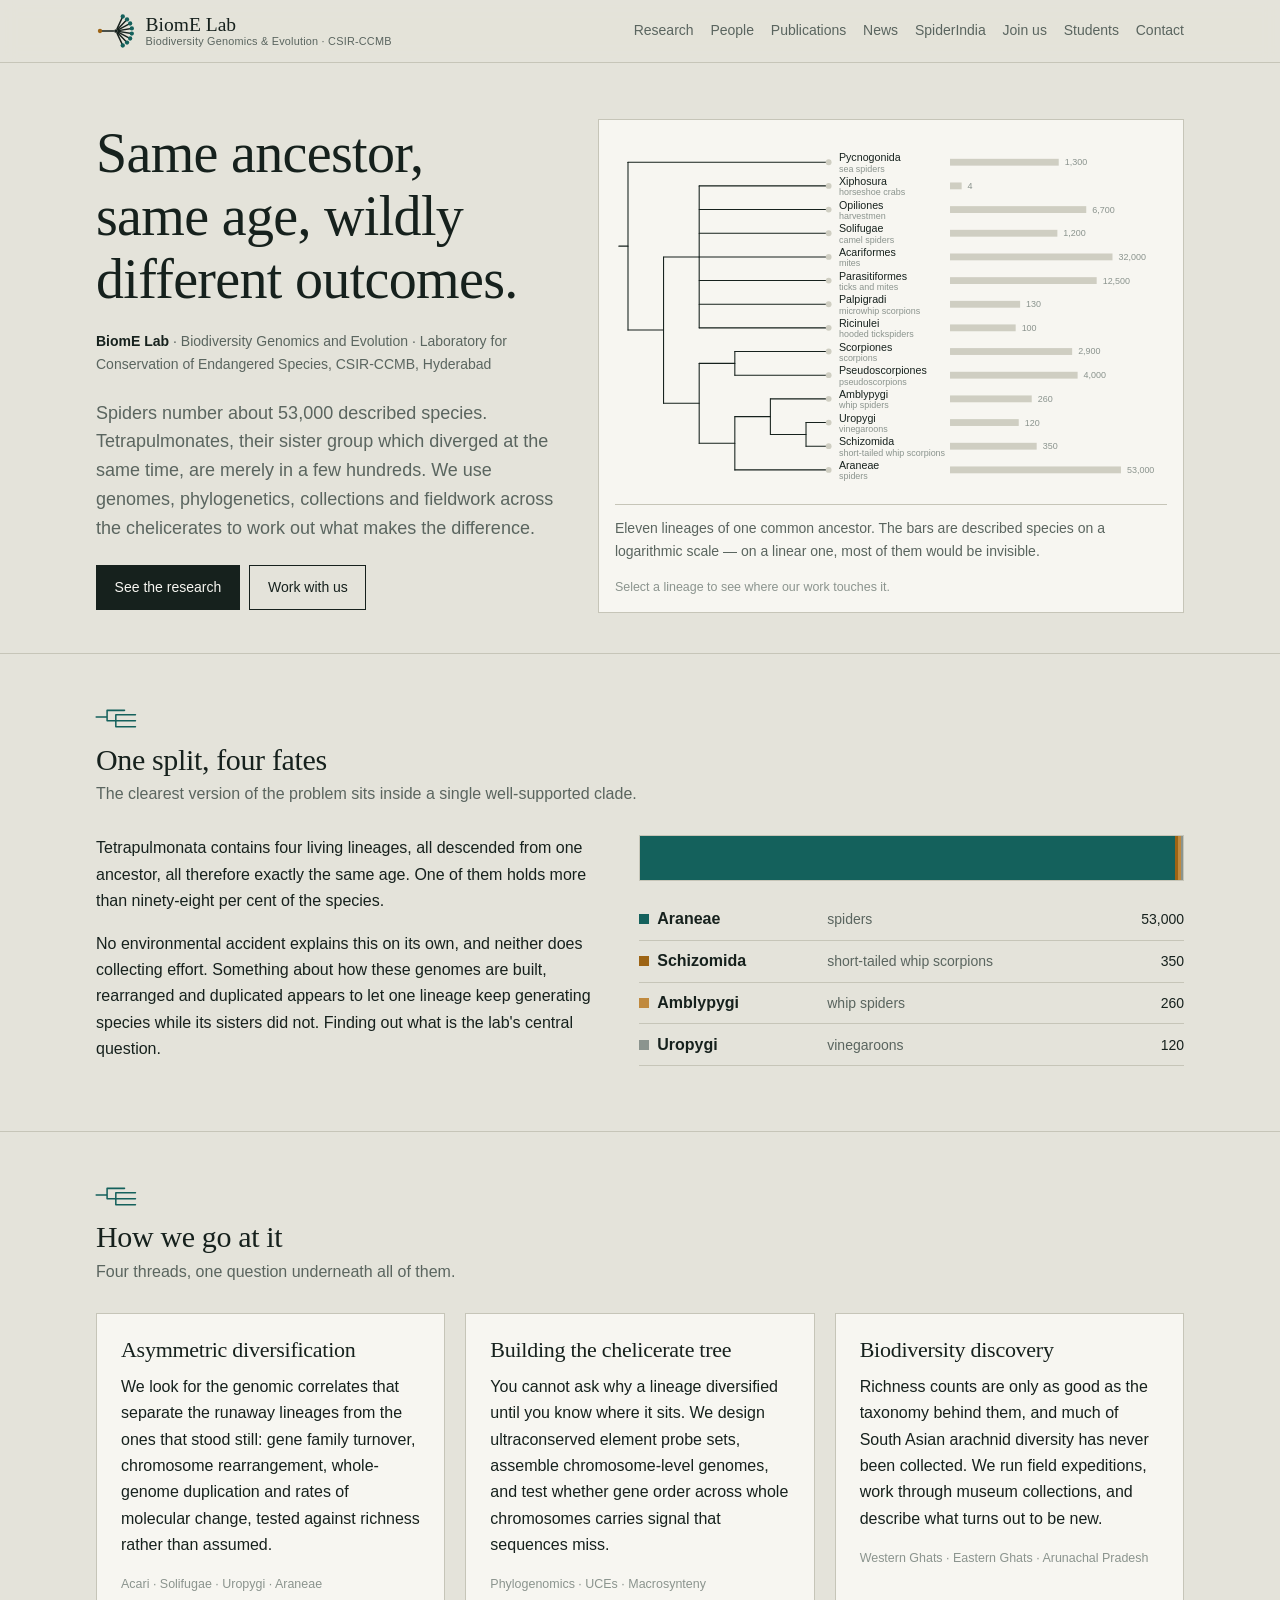
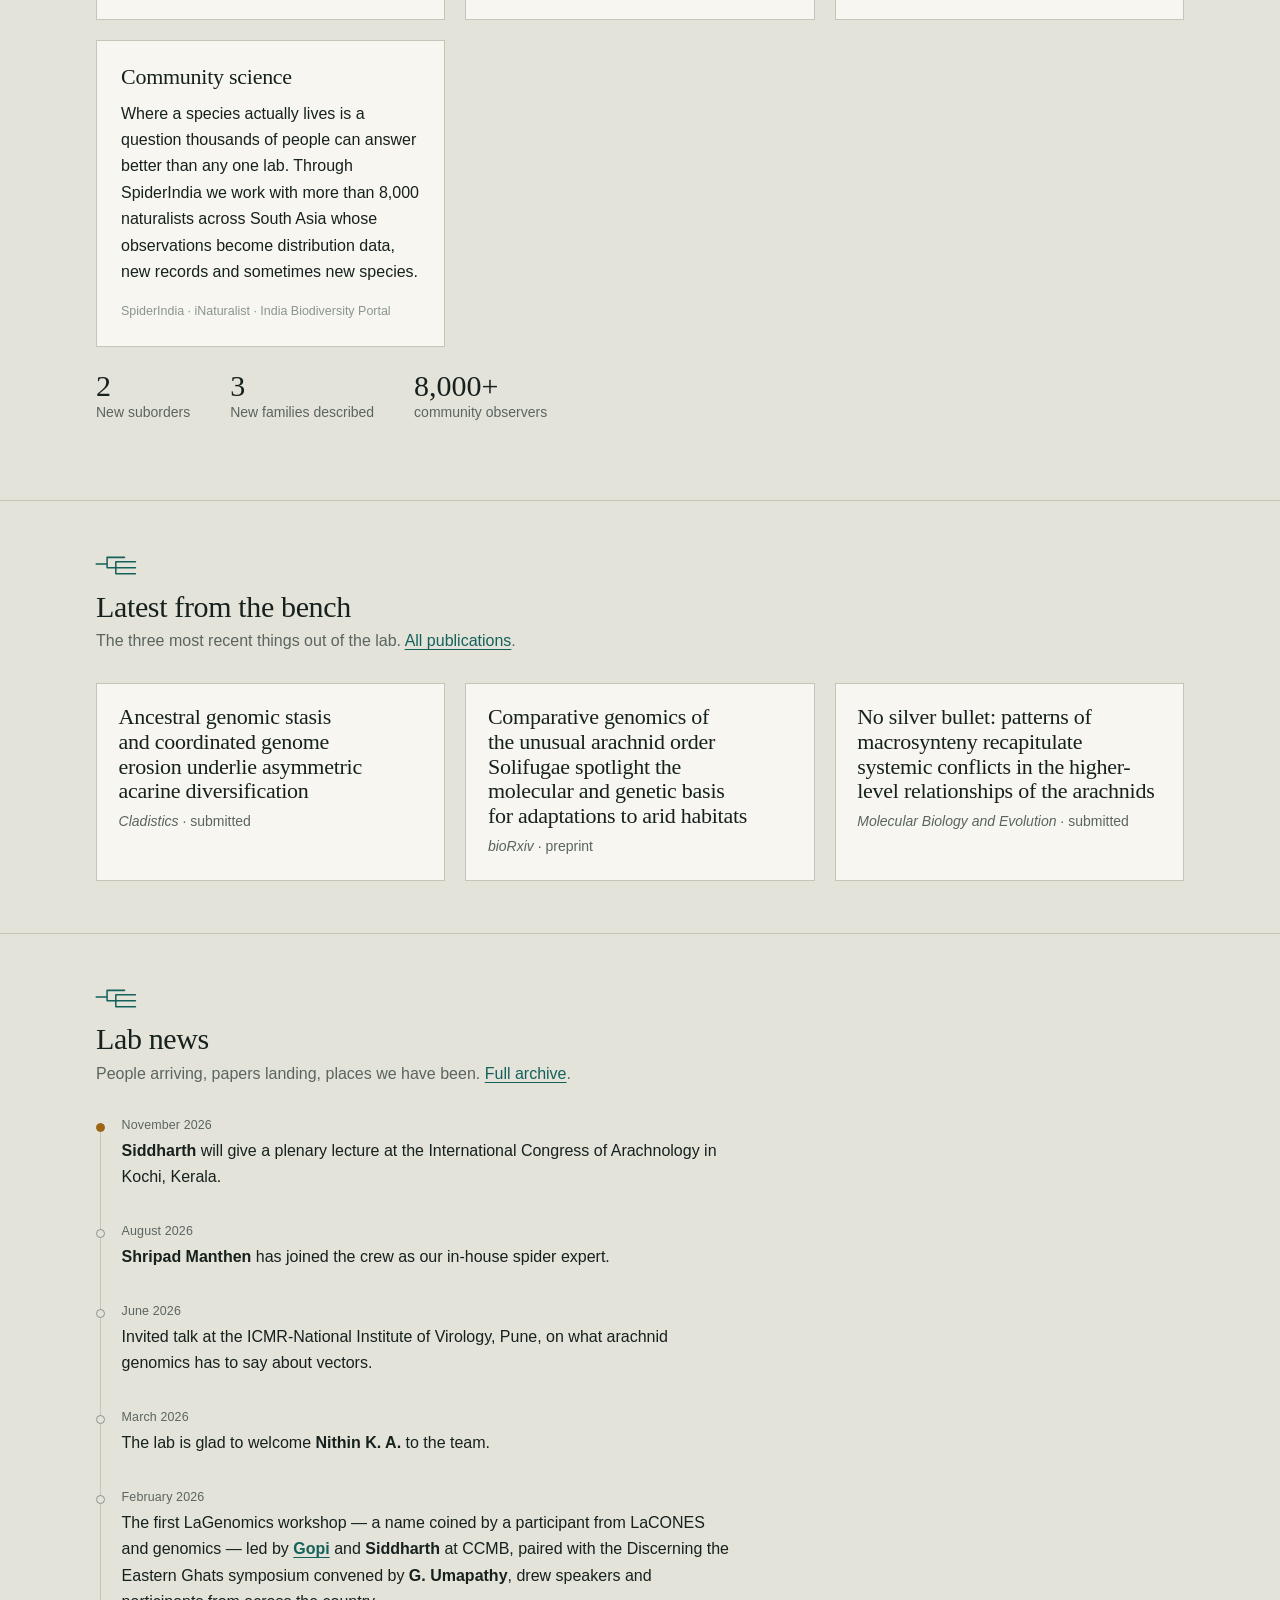
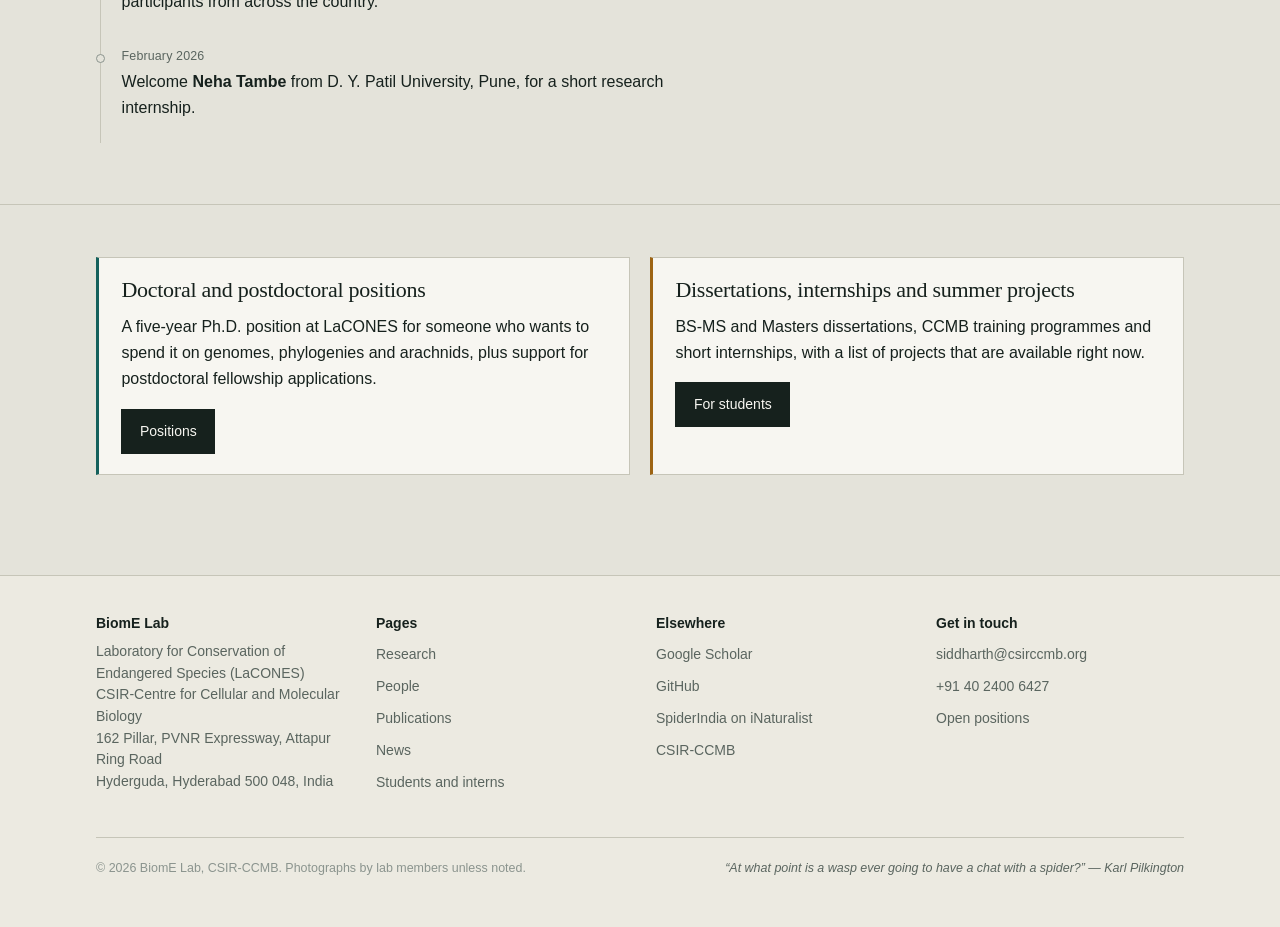
==== commit 1af27a27: "Revise lede text and update species statistics Updated lede paragraph to reflect accurate species co" ====
--- a/index.html
+++ b/index.html
@@ -74,8 +74,8 @@
       <h1>Same ancestor, same age, wildly different outcomes.</h1>
       <p class="hero-place"><strong>BiomE Lab</strong> &middot; Biodiversity Genomics and Evolution &middot;
         Laboratory for Conservation of Endangered Species, CSIR-CCMB, Hyderabad</p>
-      <p class="lede">Spiders number about 53,000 described species. Vinegaroons, which split from
-        them at the same moment, number 120. We use genomes, phylogenetics, collections and fieldwork
+      <p class="lede">Spiders number about 53,000 described species. Tetrapulmonates, their
+        sister group which diverged at the same time, are merely in a few hundreds. We use genomes, phylogenetics, collections and fieldwork
         across the chelicerates to work out what makes the difference.</p>
       <div class="btn-row">
         <a class="btn btn-solid" href="research.html">See the research</a>
@@ -262,9 +262,8 @@
       </article>
     </div>
     <div class="stats">
-      <div><div class="stat-n">42</div><div class="stat-l">papers</div></div>
-      <div><div class="stat-n">811</div><div class="stat-l">citations</div></div>
-      <div><div class="stat-n">3</div><div class="stat-l">families described</div></div>
+      <div><div class="stat-n">2</div><div class="stat-l">New suborders</div></div>
+      <div><div class="stat-n">3</div><div class="stat-l">New families described</div></div>
       <div><div class="stat-n">8,000+</div><div class="stat-l">community observers</div></div>
     </div>
   </div>
@@ -338,7 +337,7 @@
         <h4>Elsewhere</h4>
         <ul>
           <li><a href="https://scholar.google.co.in/citations?user=xo9jTM0AAAAJ&amp;hl=en">Google Scholar</a></li>
-          <li><a href="https://github.com/sskspider">GitHub</a></li>
+          <li><a href="https://github.com/kulkarni-lab">GitHub</a></li>
           <li><a href="https://www.inaturalist.org/projects/spiderindia">SpiderIndia on iNaturalist</a></li>
           <li><a href="https://www.ccmb.res.in/">CSIR-CCMB</a></li>
         </ul>
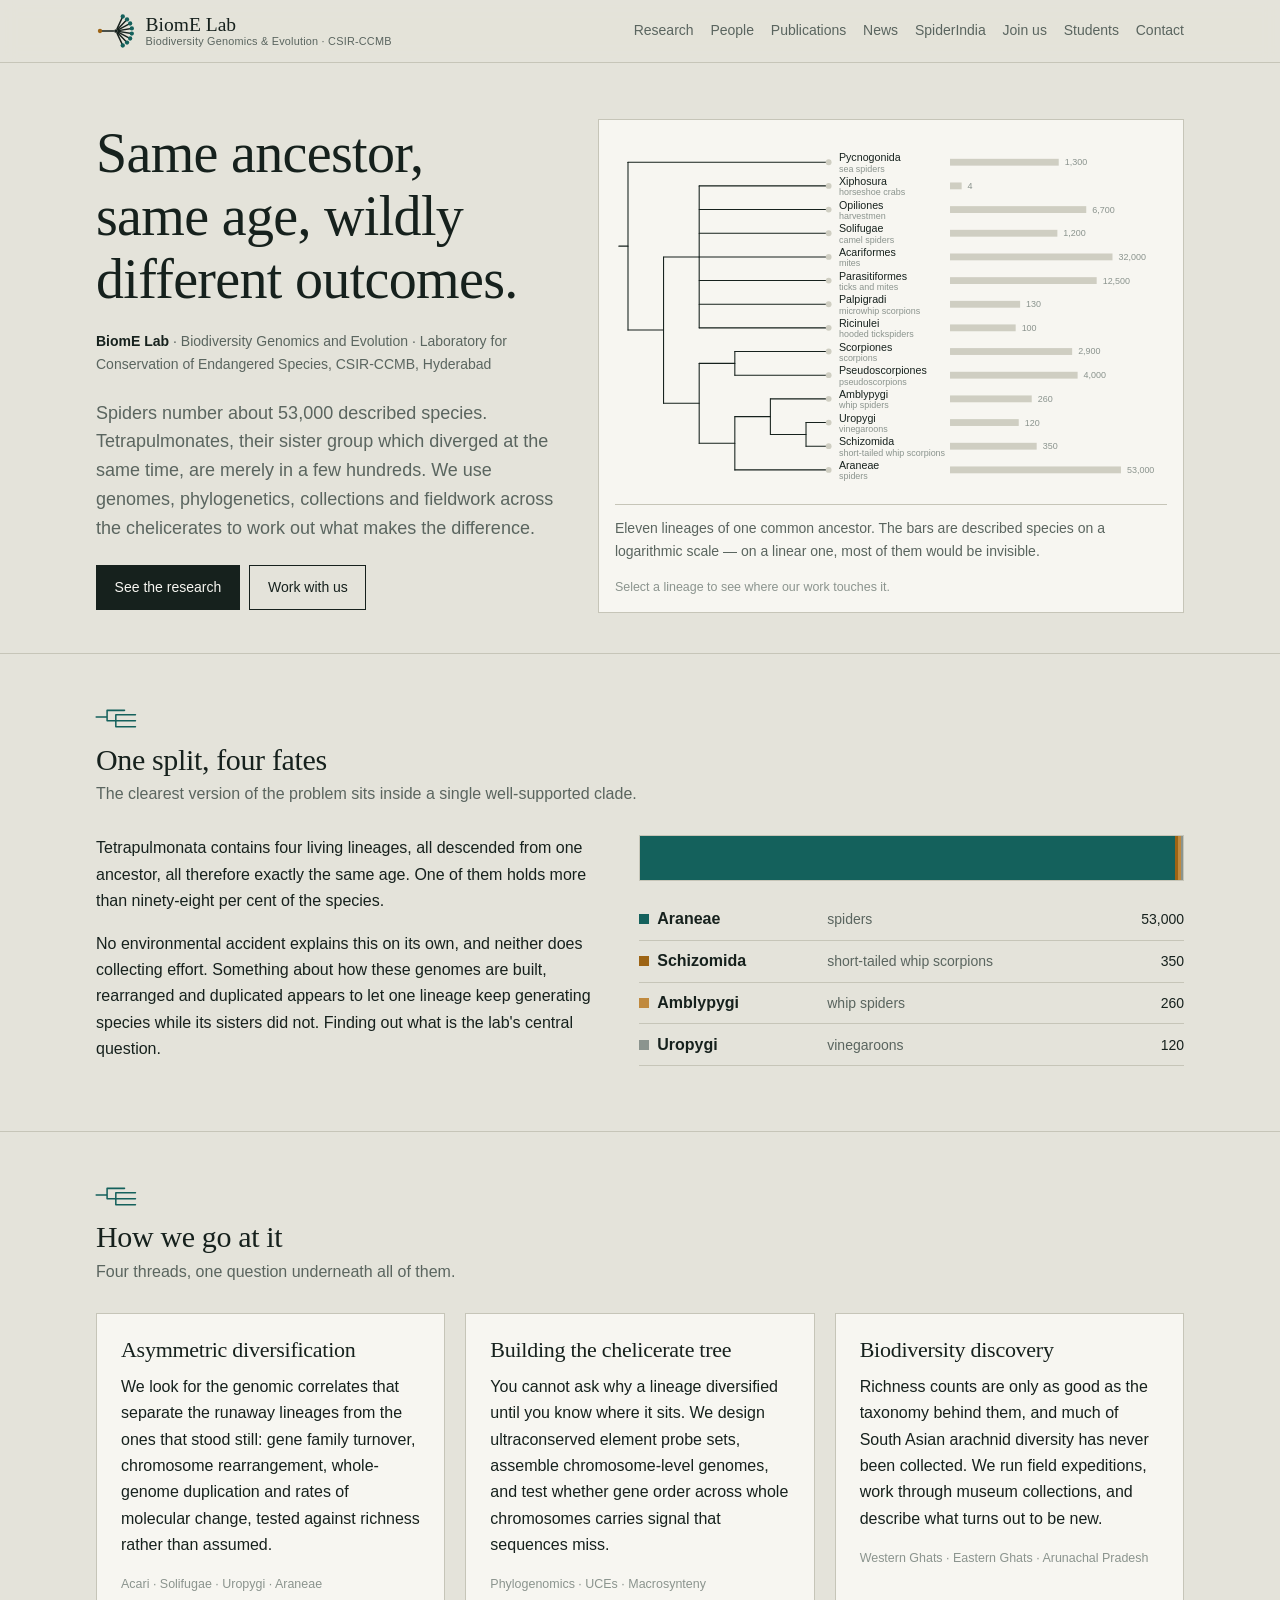
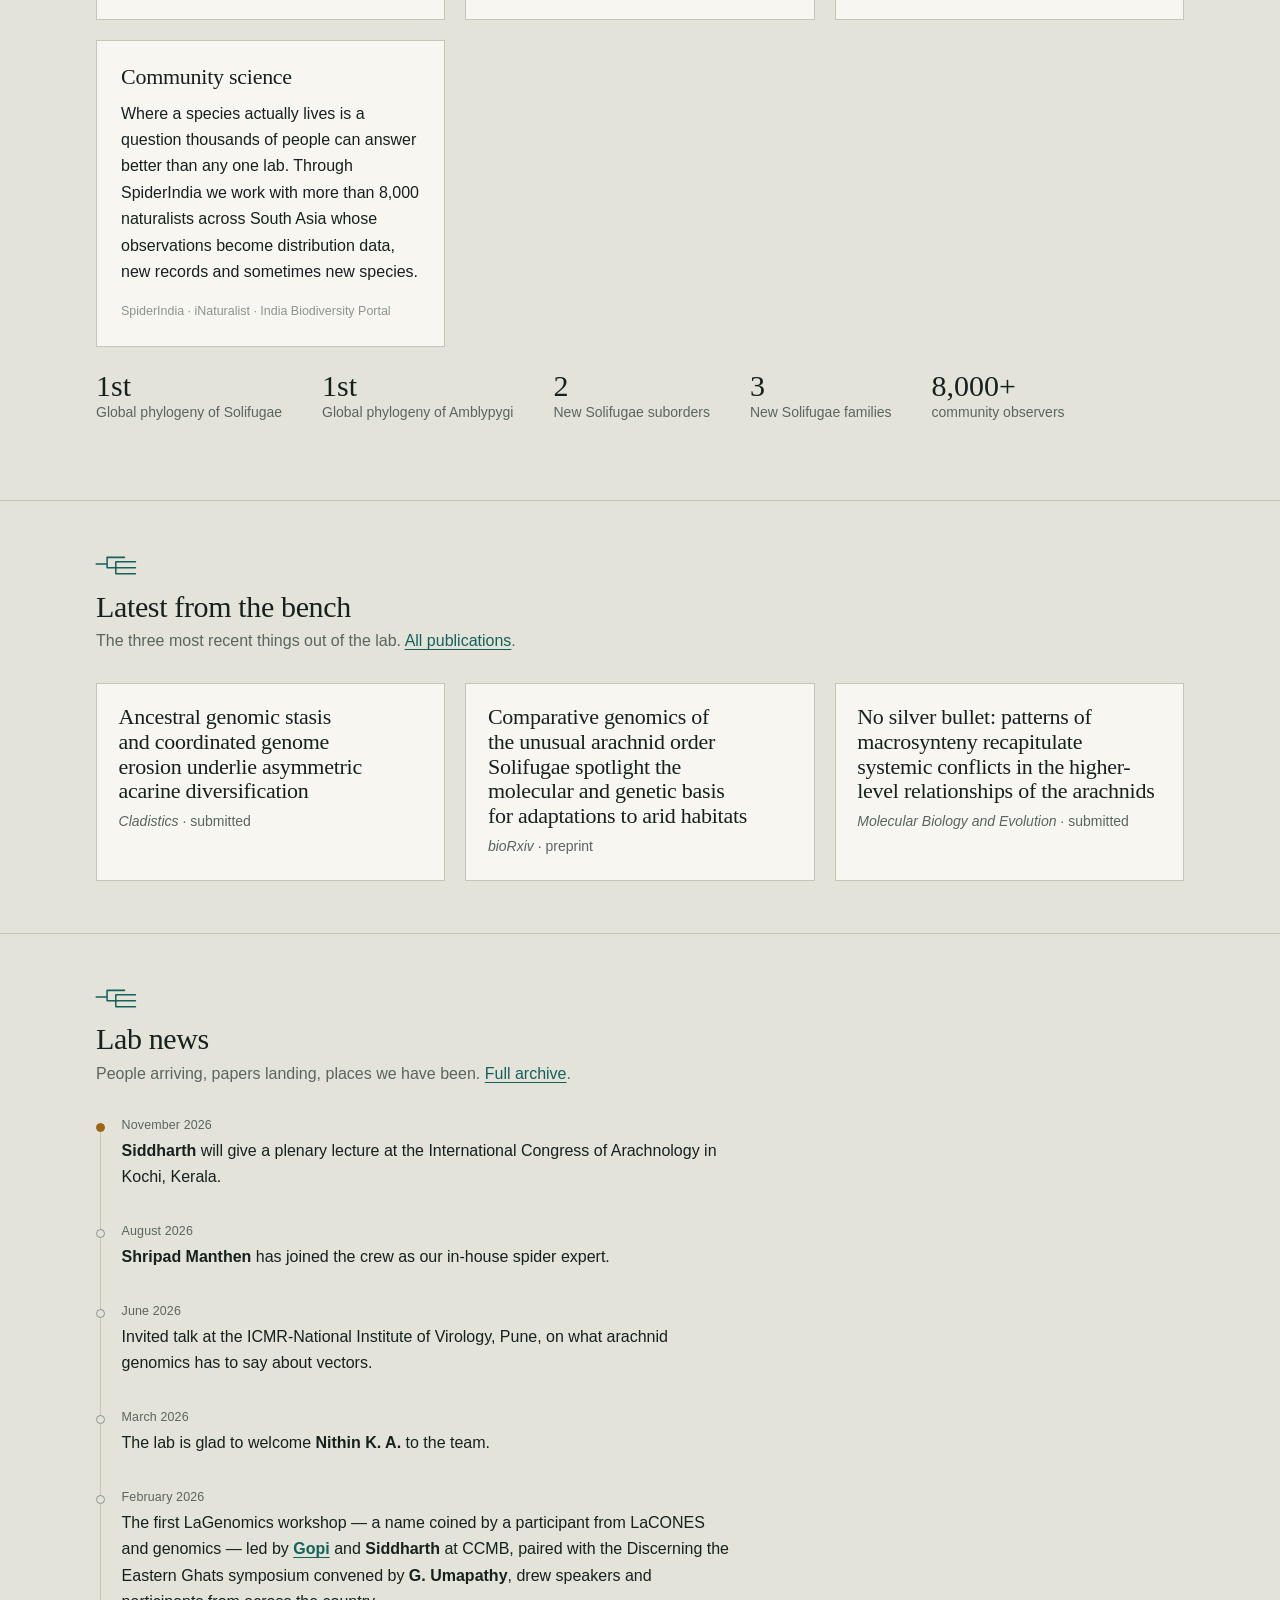
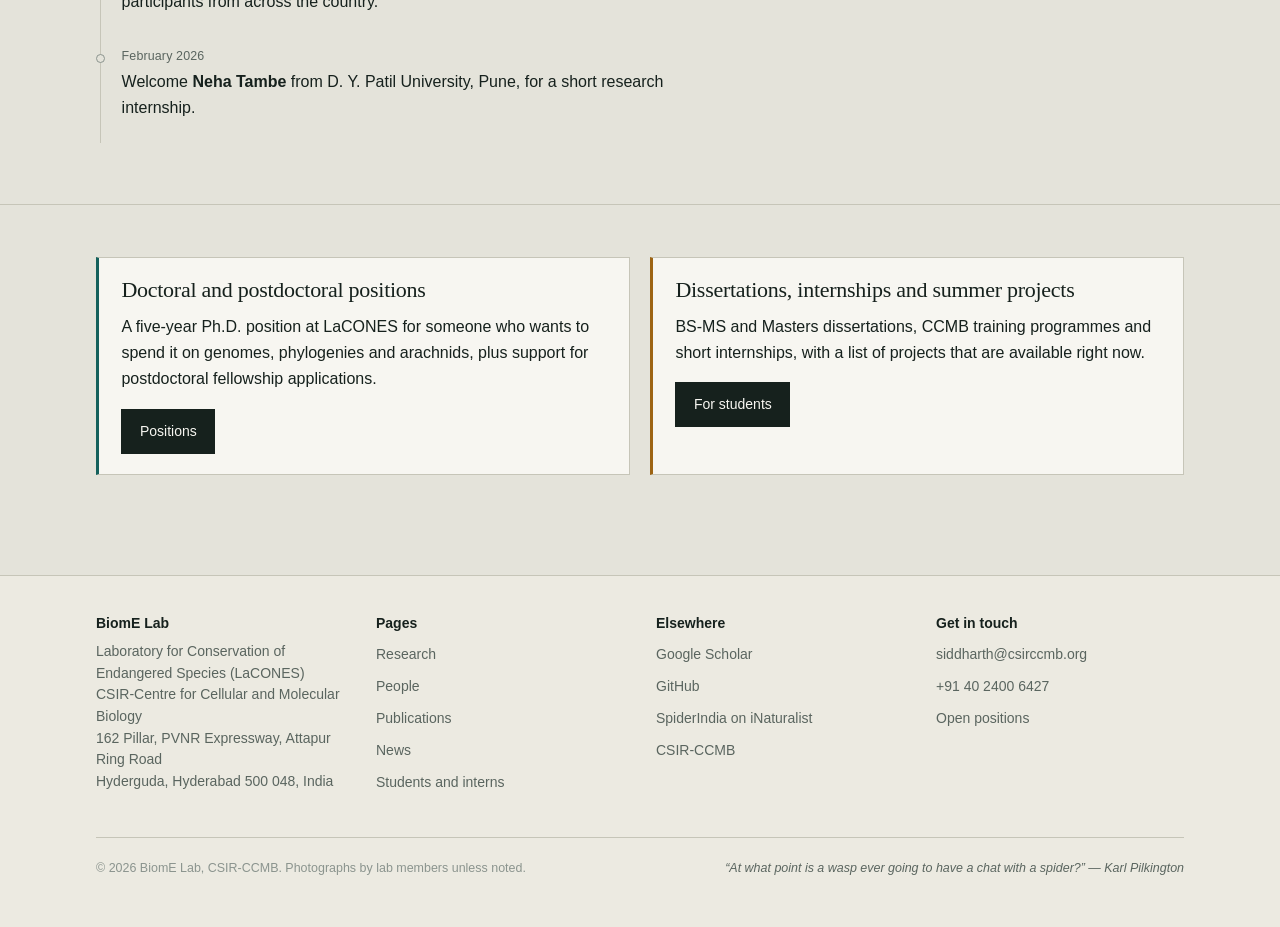
==== commit 35e20665: "Update index.html" ====
--- a/index.html
+++ b/index.html
@@ -262,8 +262,10 @@
       </article>
     </div>
     <div class="stats">
-      <div><div class="stat-n">2</div><div class="stat-l">New suborders</div></div>
-      <div><div class="stat-n">3</div><div class="stat-l">New families described</div></div>
+      <div><div class="stat-n">1st</div><div class="stat-l">Global phylogeny of Solifugae</div></div>
+      <div><div class="stat-n">1st</div><div class="stat-l">Global phylogeny of Amblypygi</div></div>
+      <div><div class="stat-n">2</div><div class="stat-l">New Solifugae suborders</div></div>
+      <div><div class="stat-n">3</div><div class="stat-l">New Solifugae families</div></div>
       <div><div class="stat-n">8,000+</div><div class="stat-l">community observers</div></div>
     </div>
   </div>
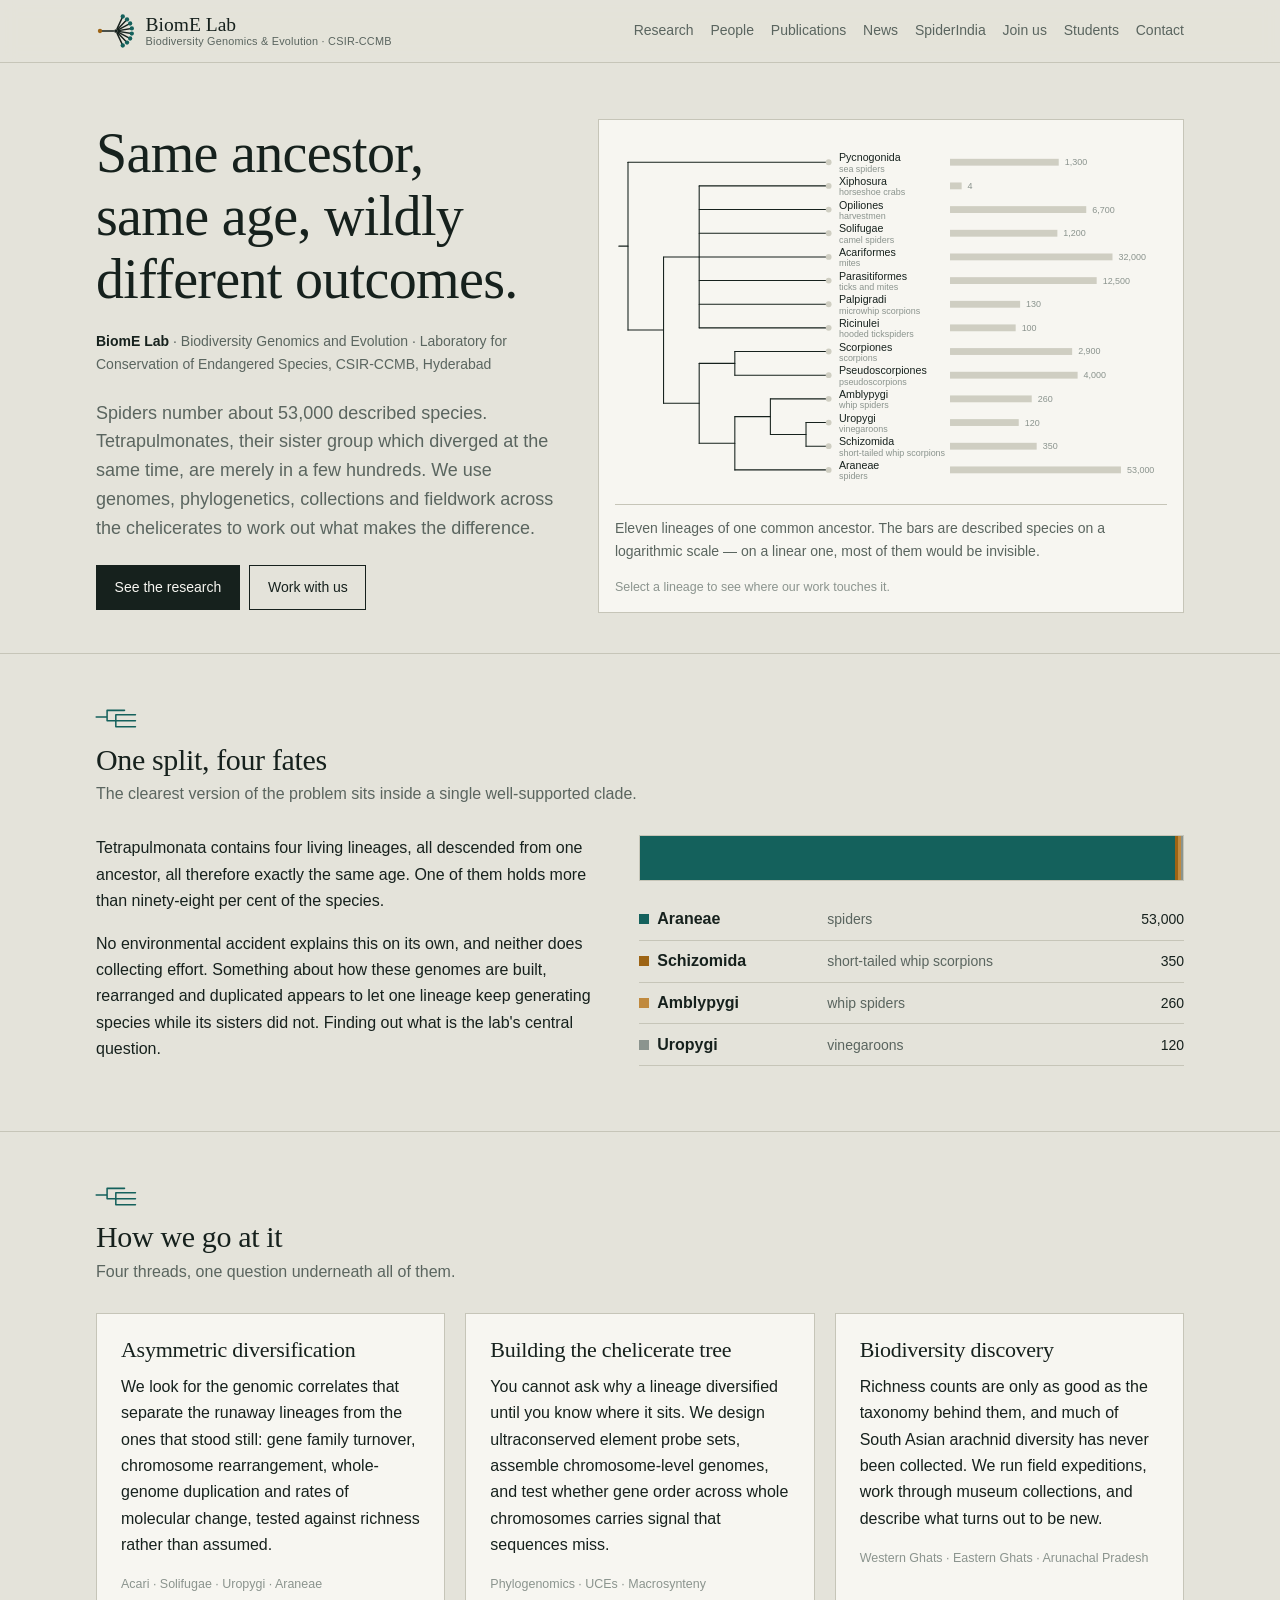
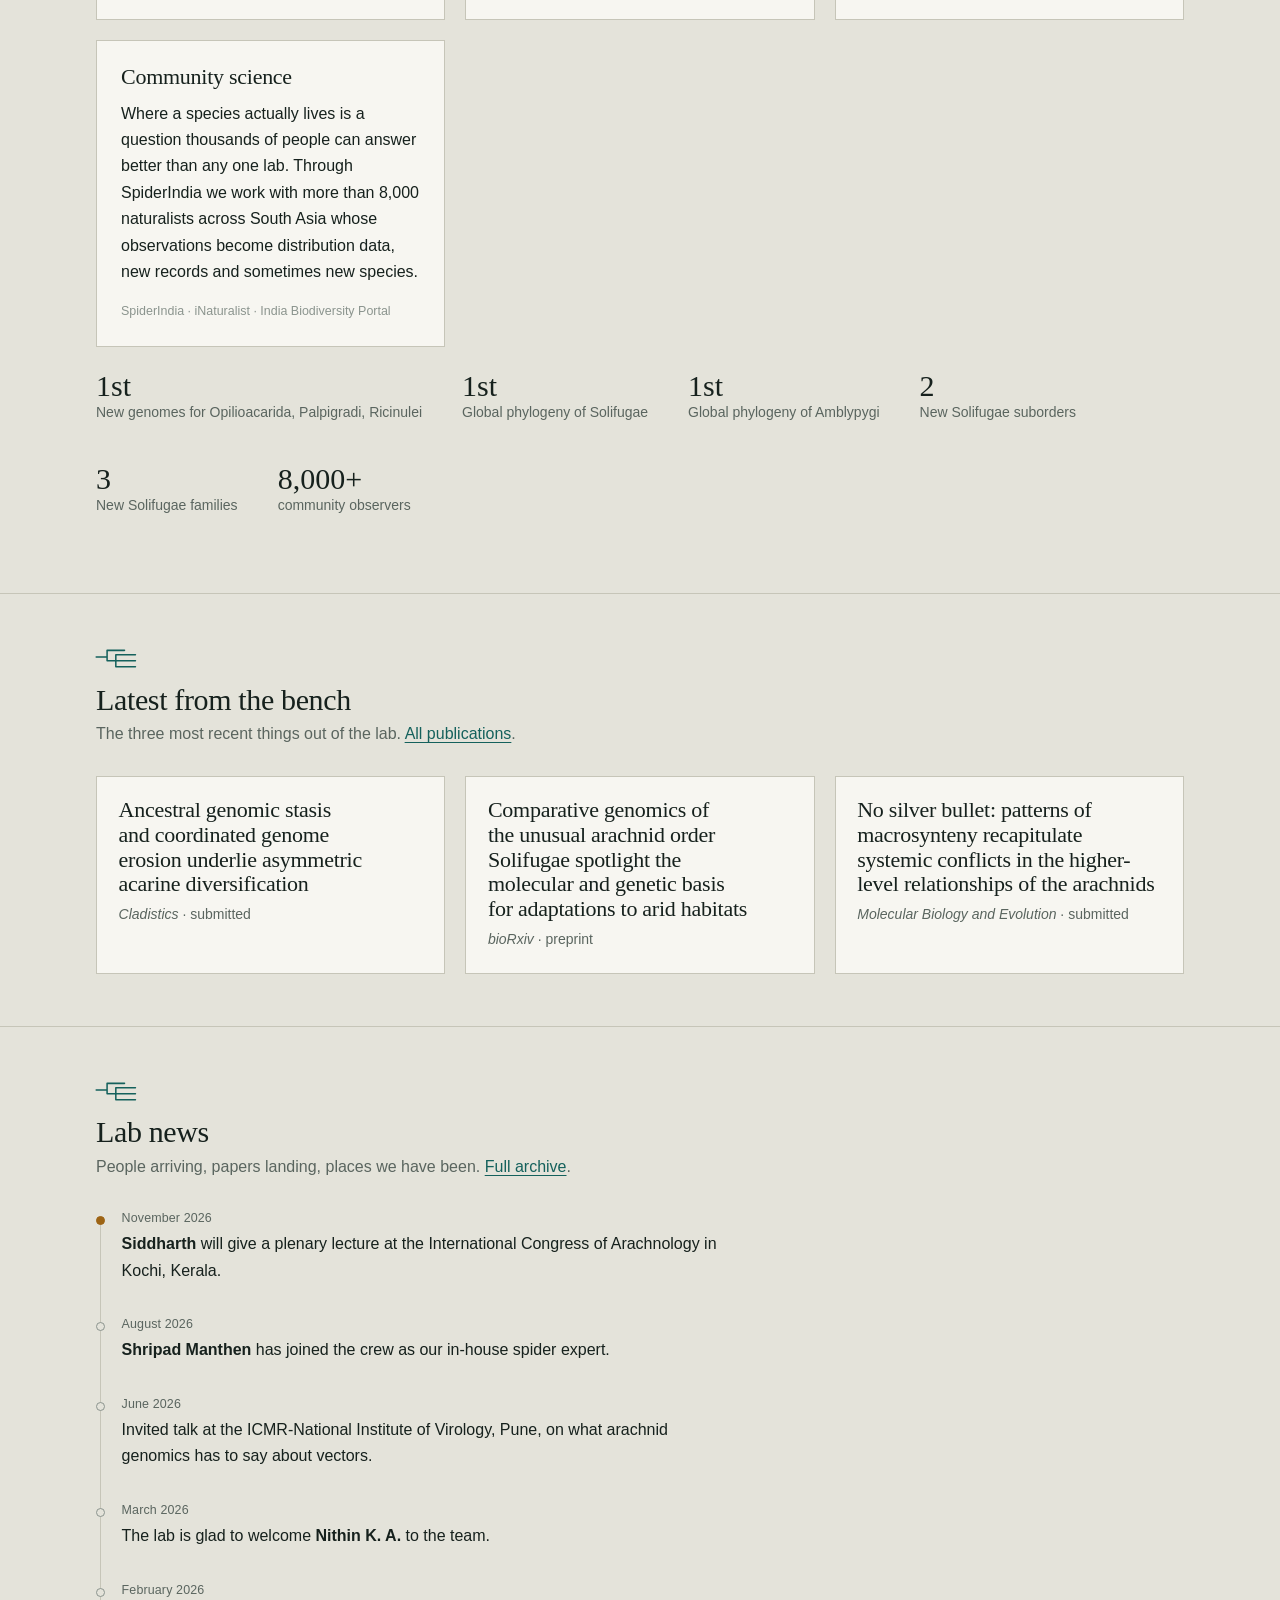
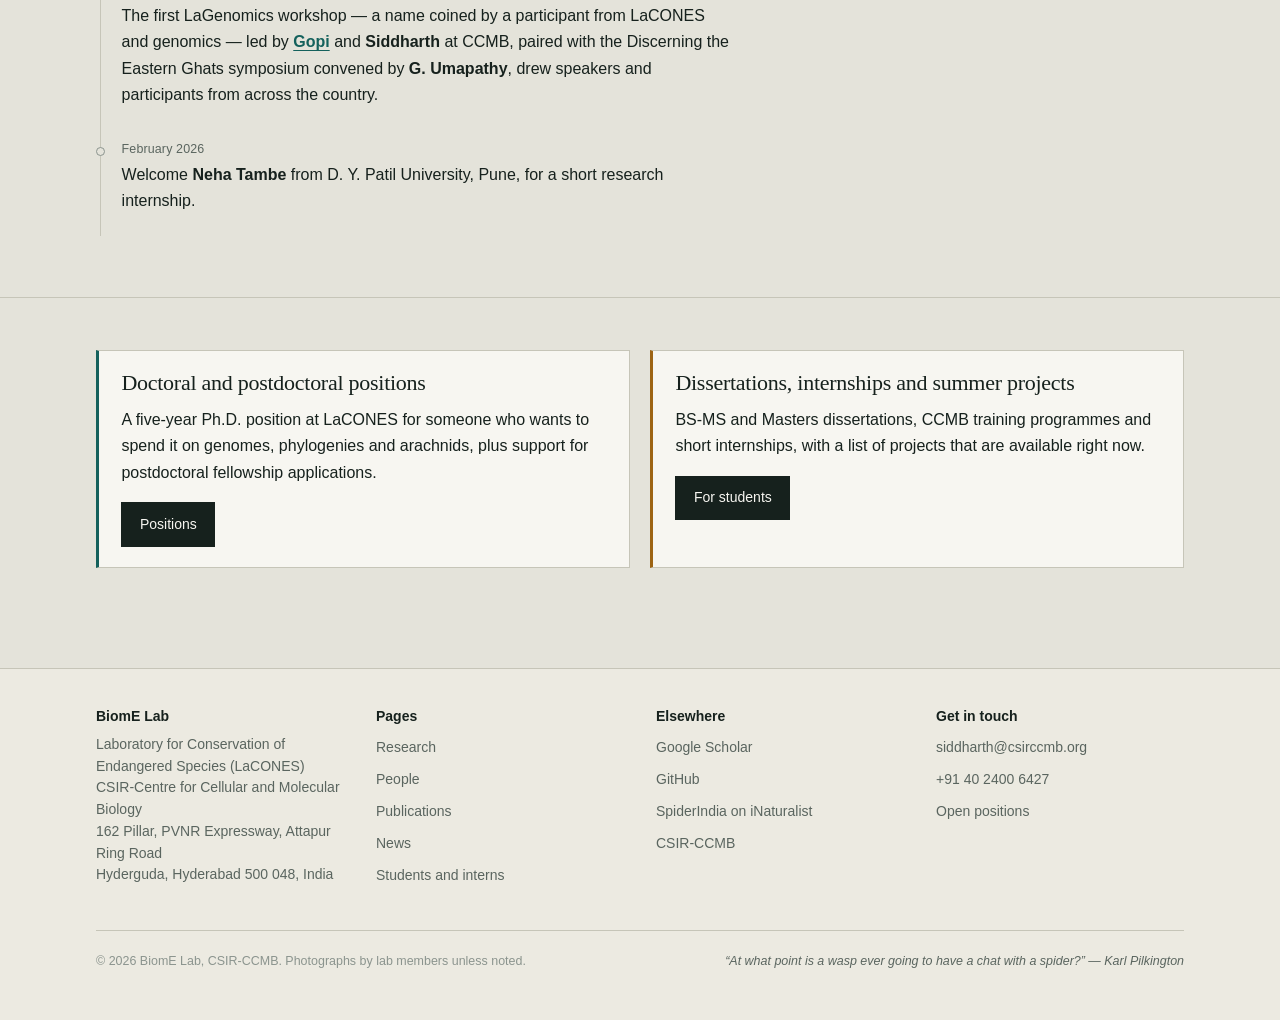
==== commit 52b5a6e6: "Add new statistics for Opilioacarida and Solifugae" ====
--- a/index.html
+++ b/index.html
@@ -262,6 +262,7 @@
       </article>
     </div>
     <div class="stats">
+      <div><div class="stat-n">1st</div><div class="stat-l">New genomes for Opilioacarida, Palpigradi, Ricinulei</div></div>
       <div><div class="stat-n">1st</div><div class="stat-l">Global phylogeny of Solifugae</div></div>
       <div><div class="stat-n">1st</div><div class="stat-l">Global phylogeny of Amblypygi</div></div>
       <div><div class="stat-n">2</div><div class="stat-l">New Solifugae suborders</div></div>
